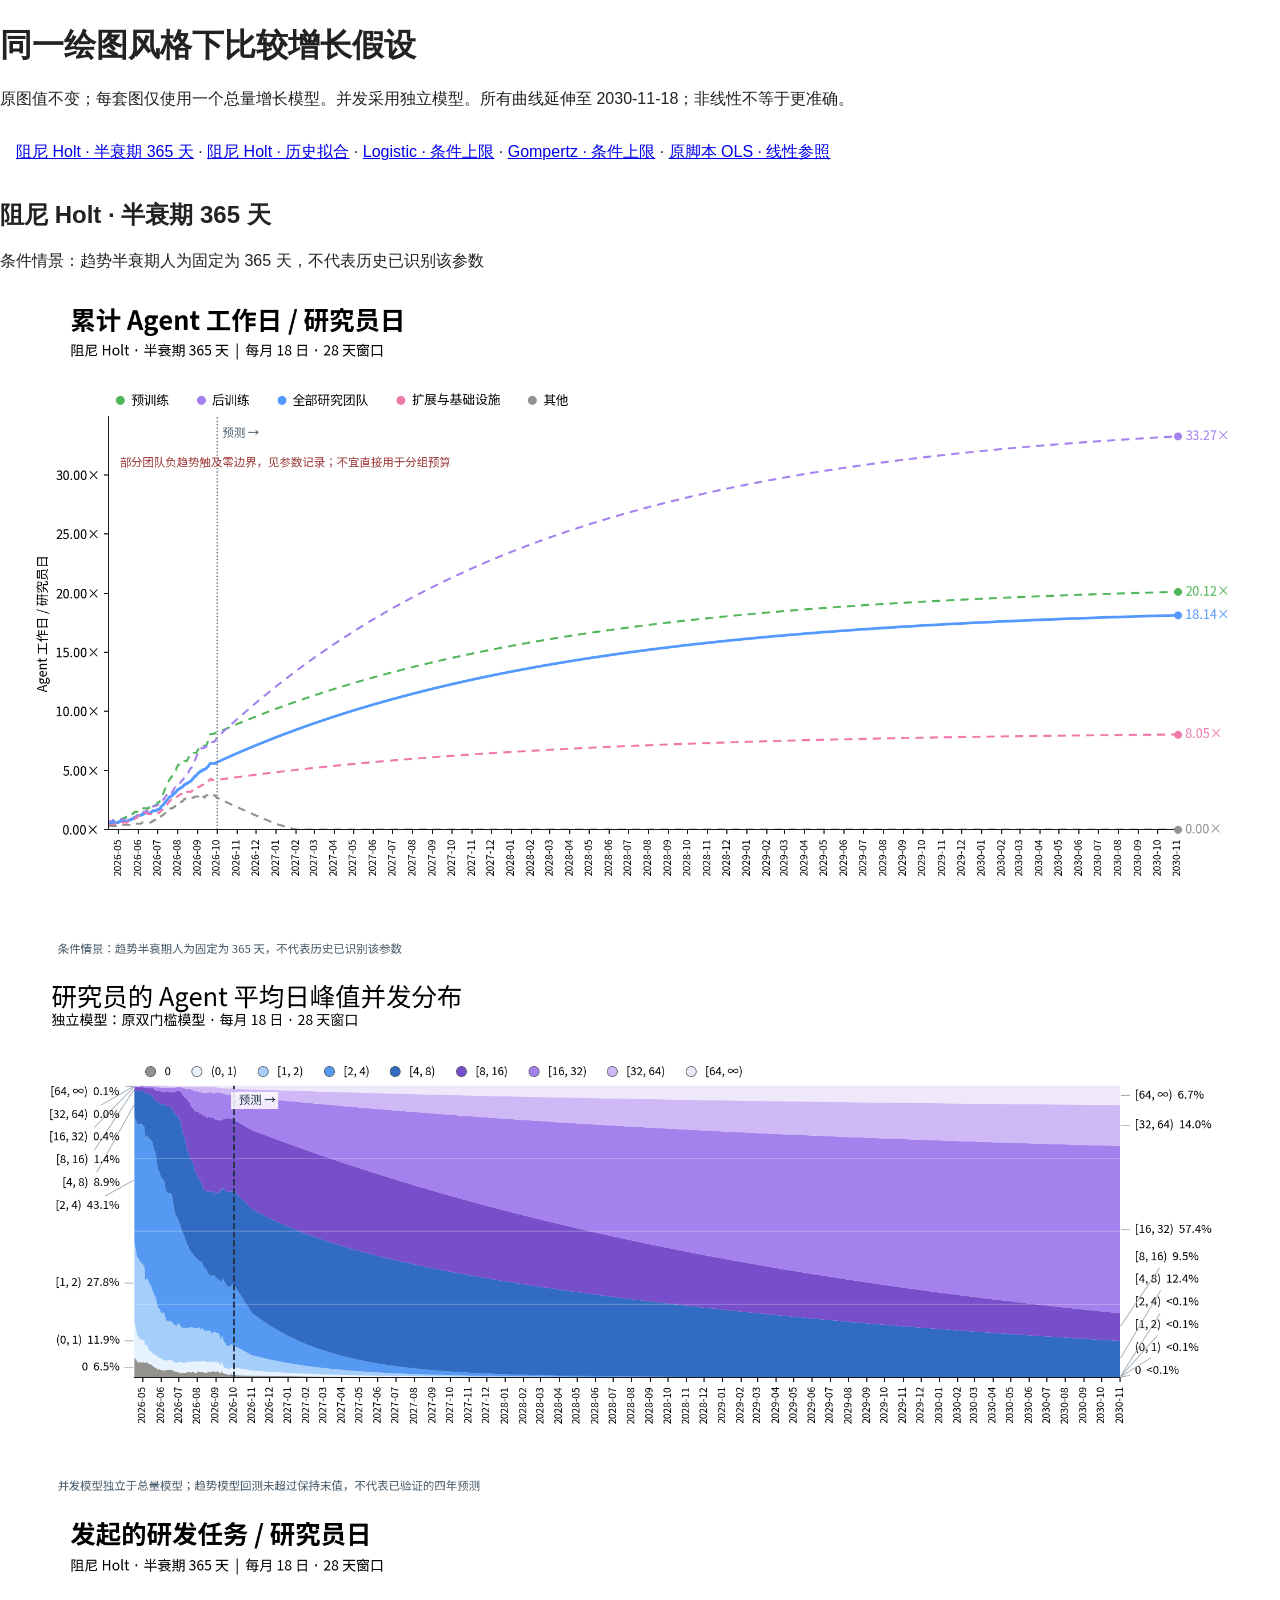
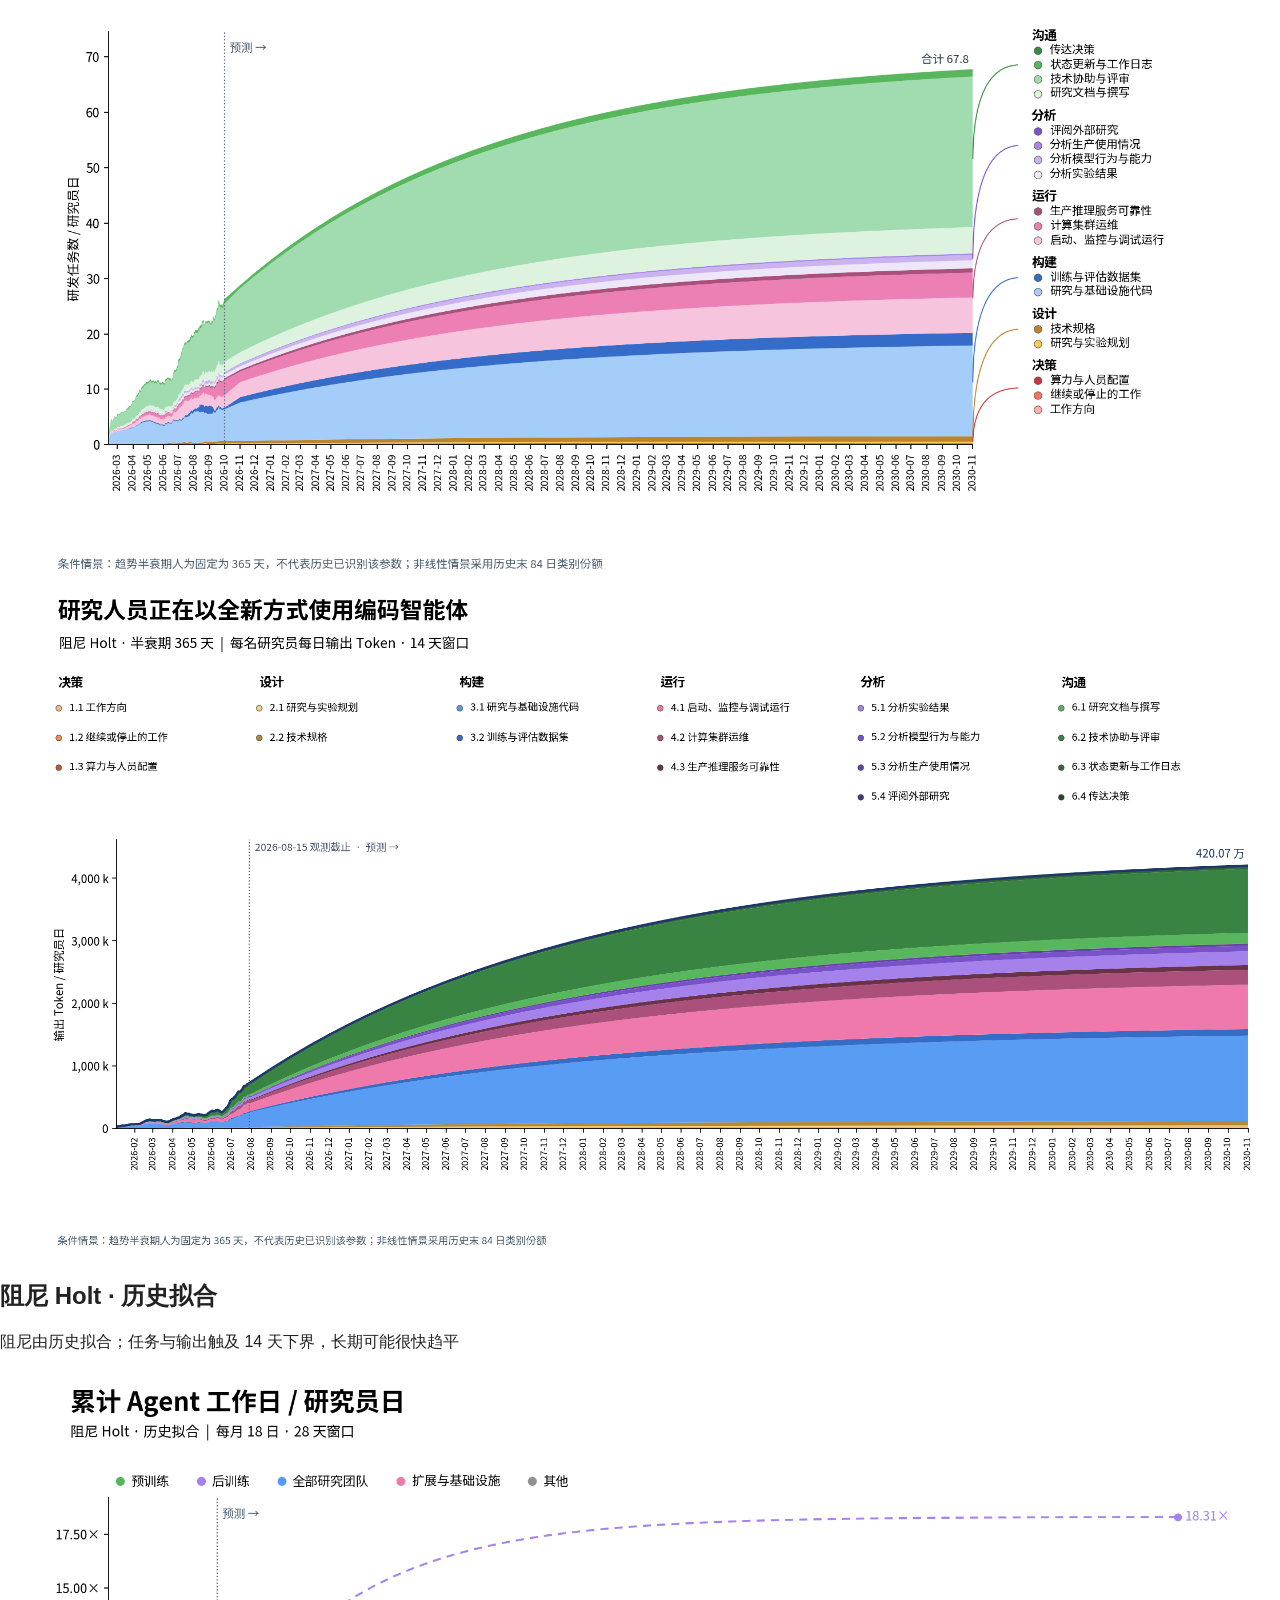
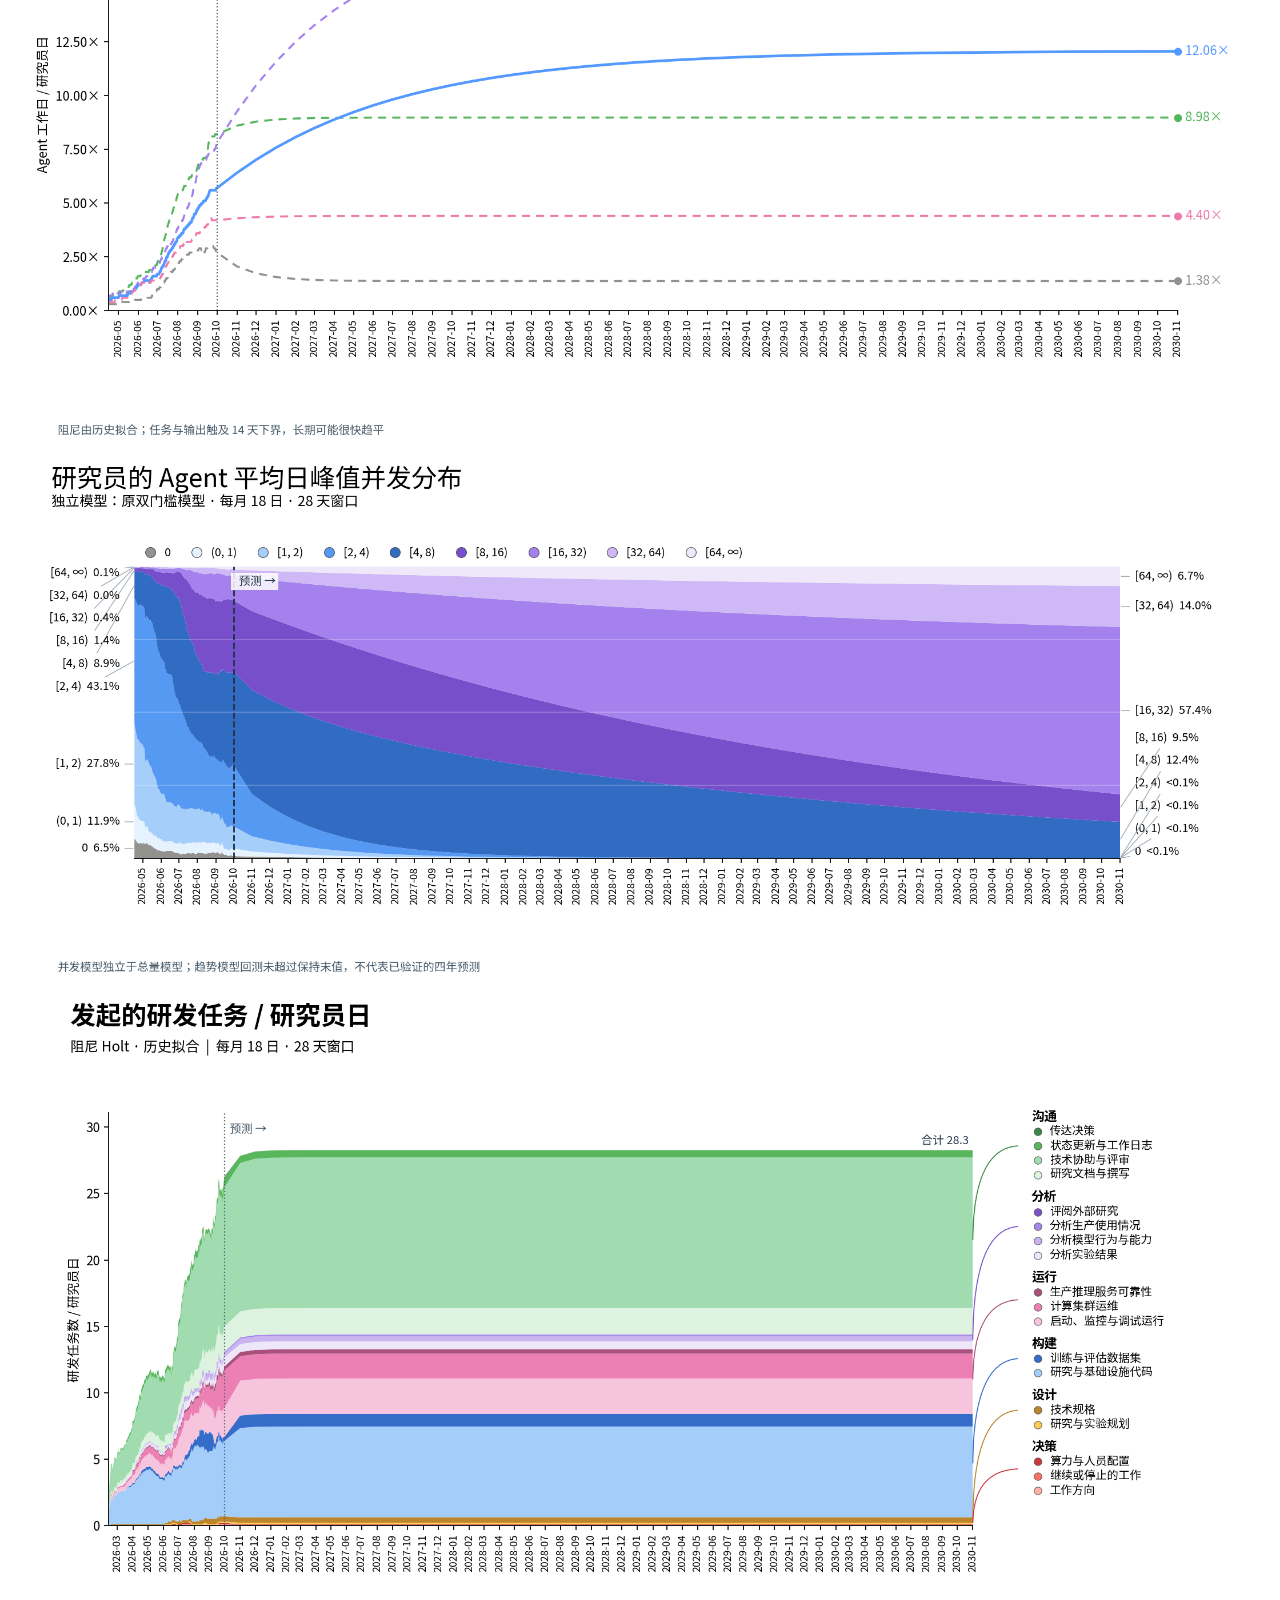
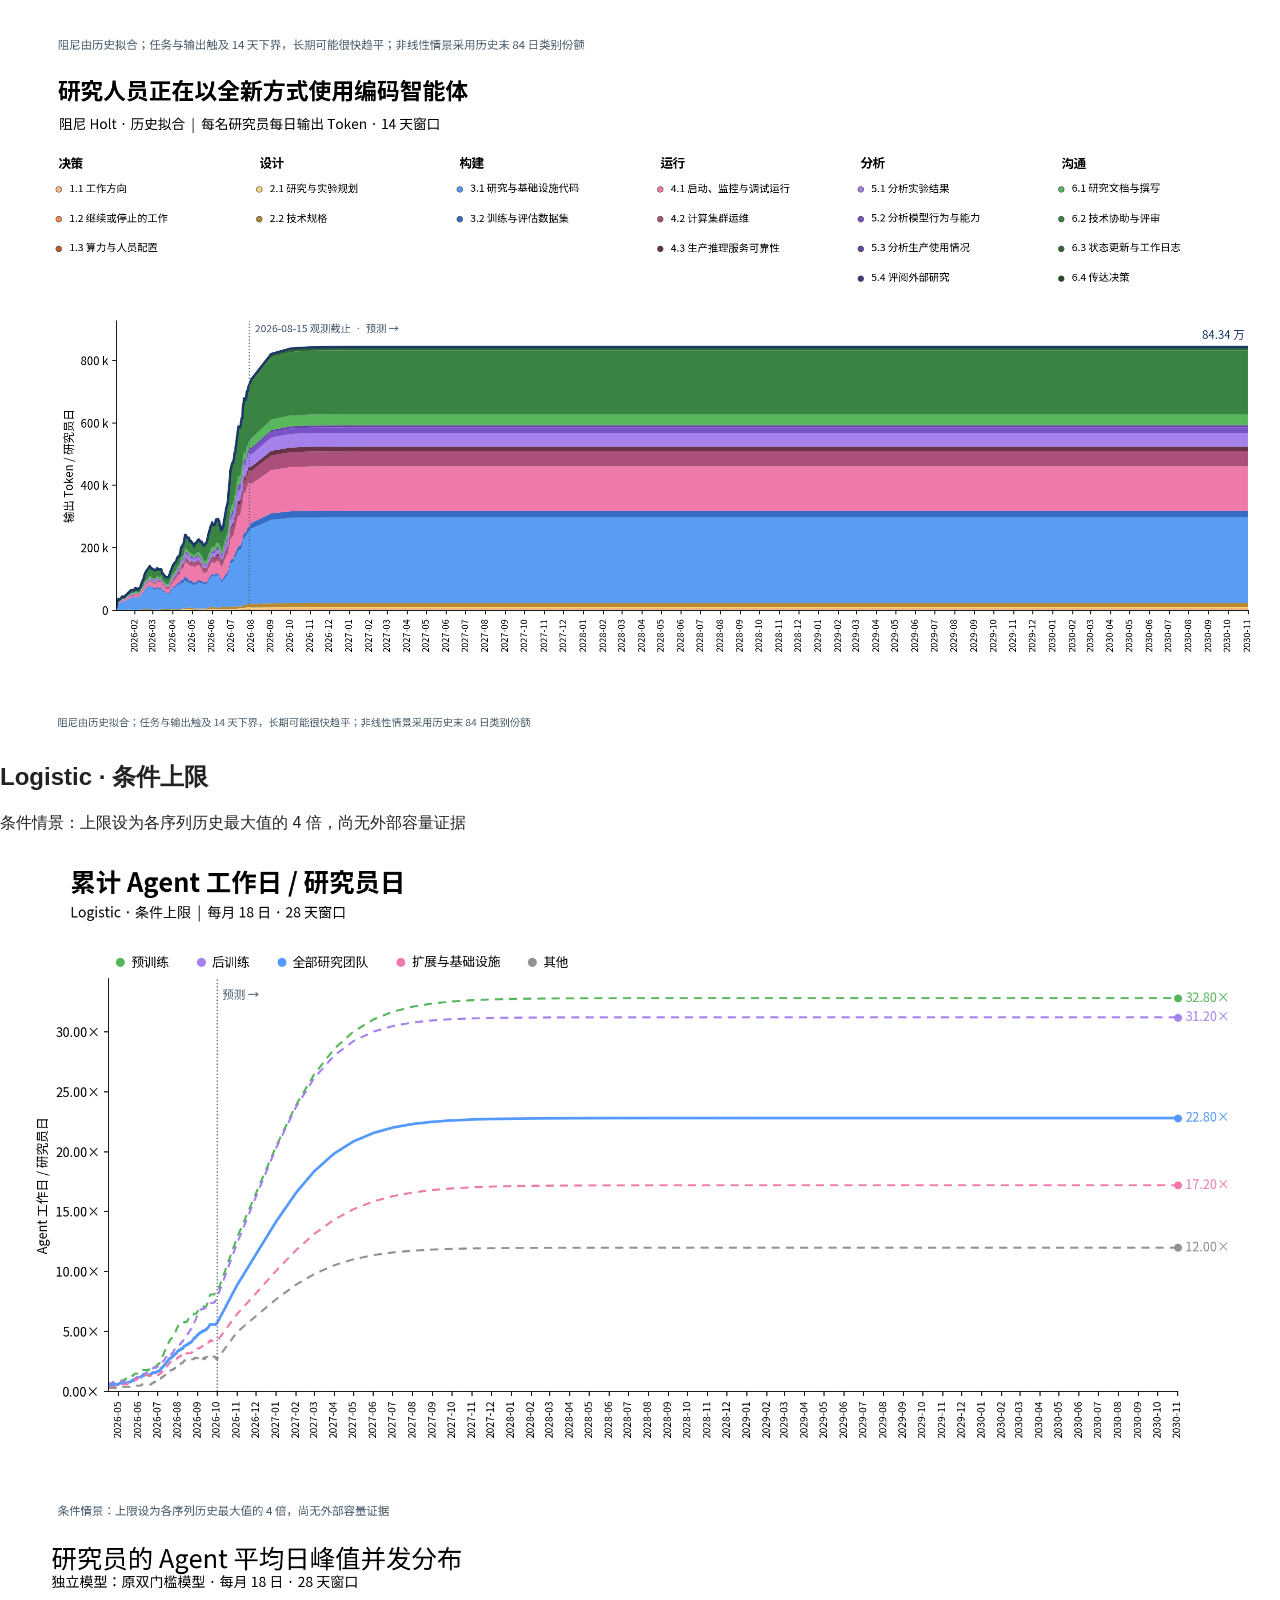
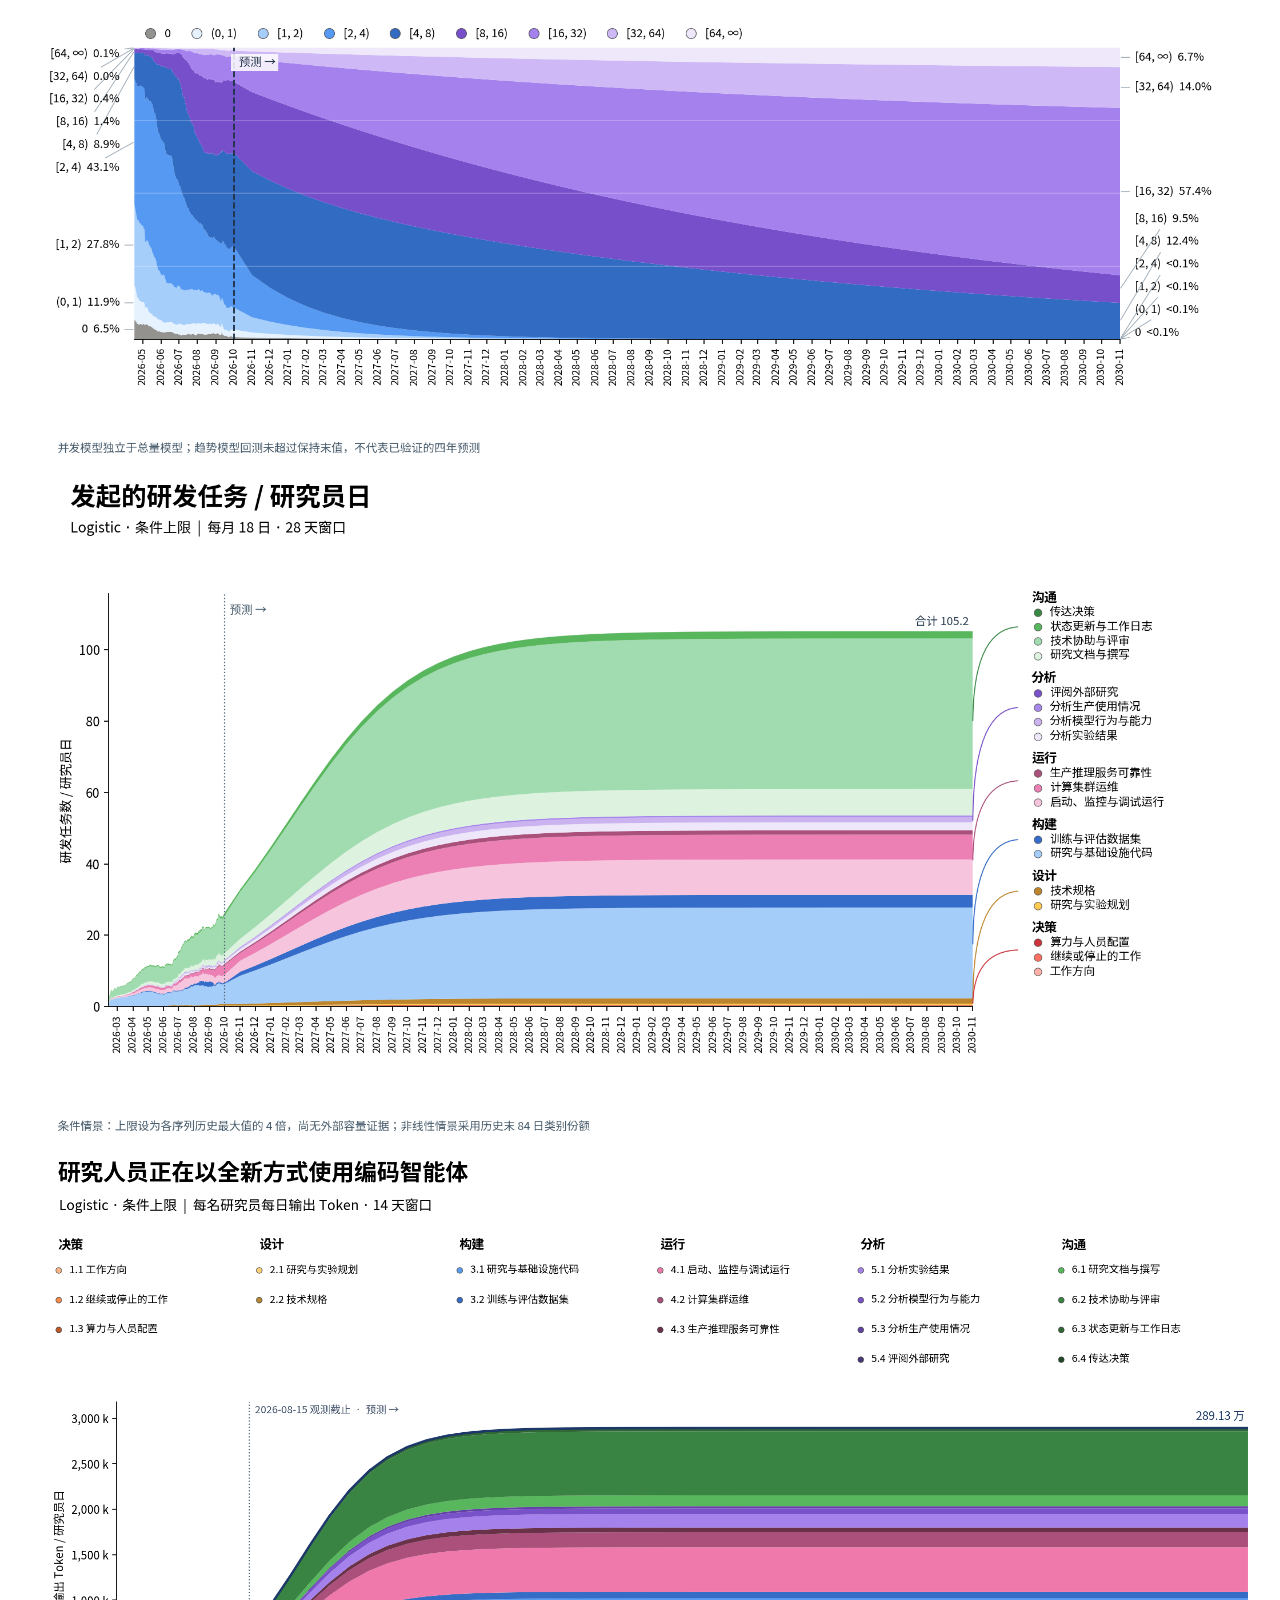
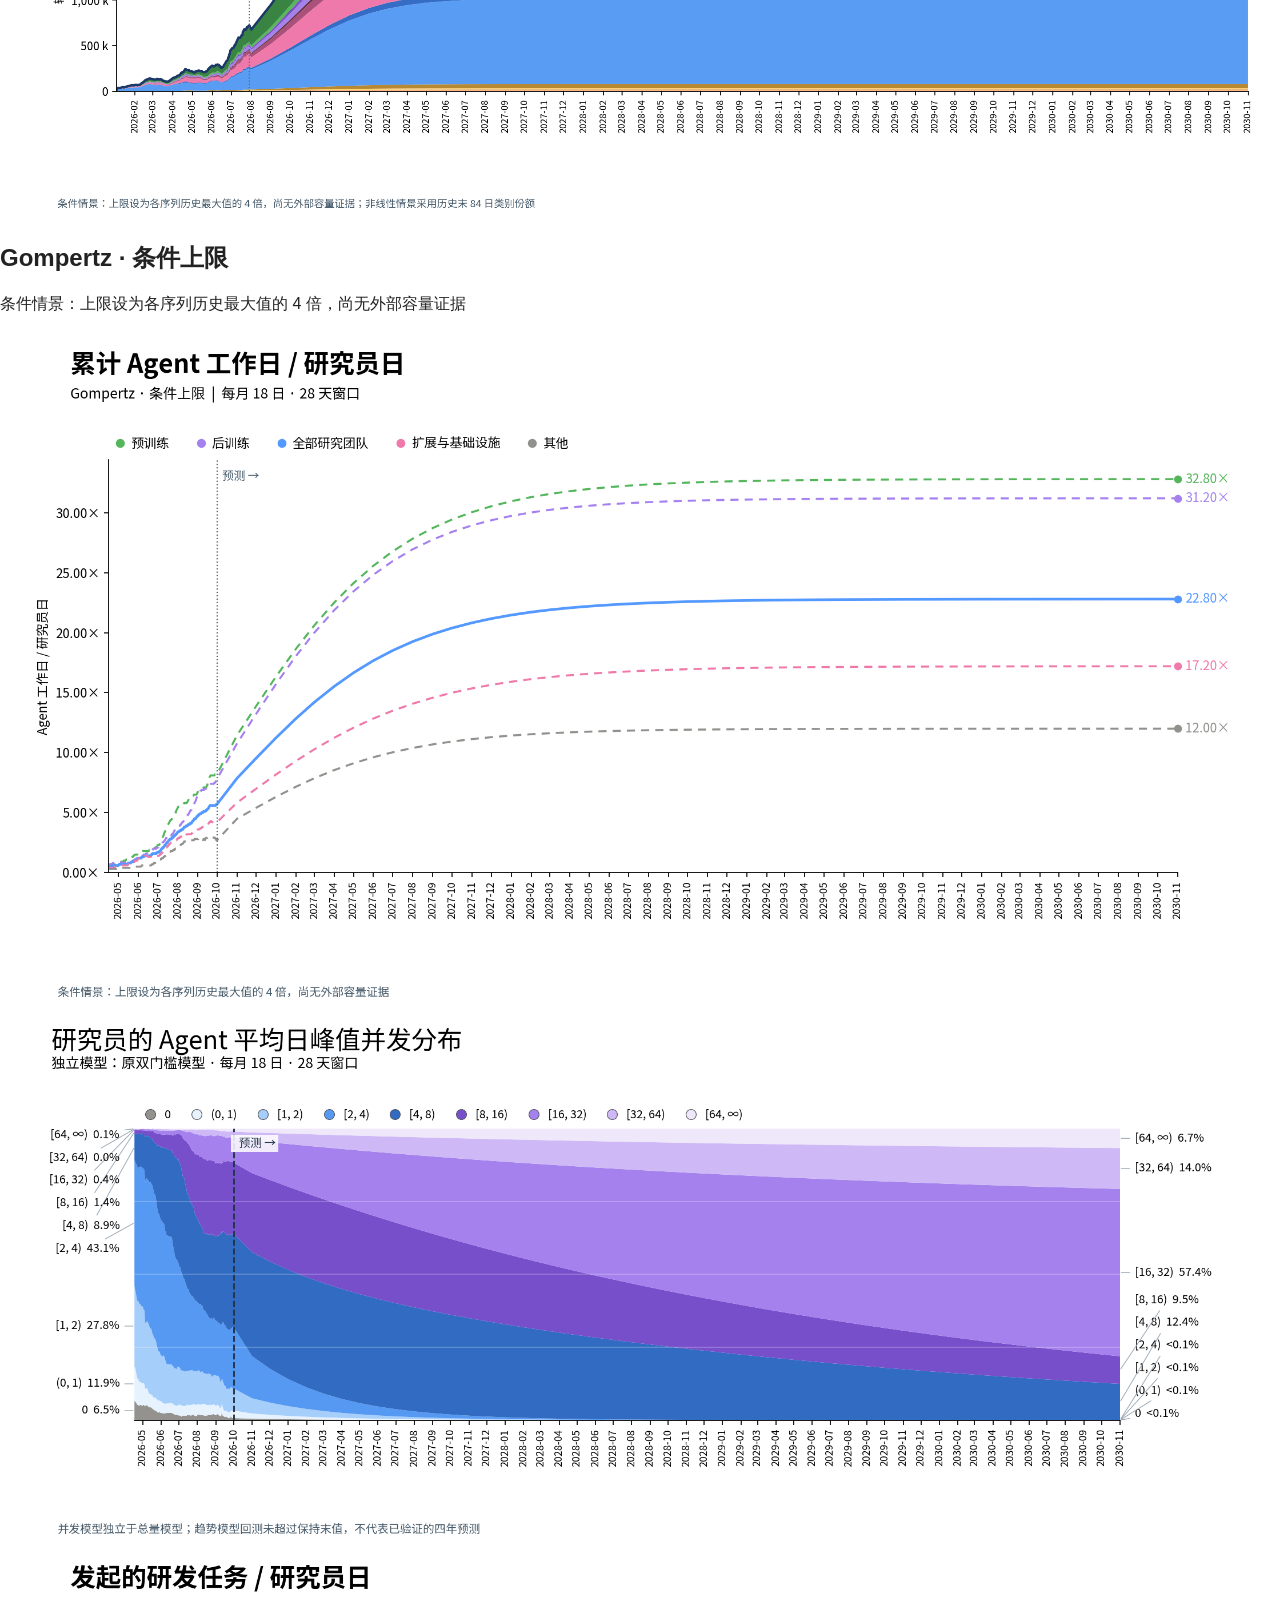
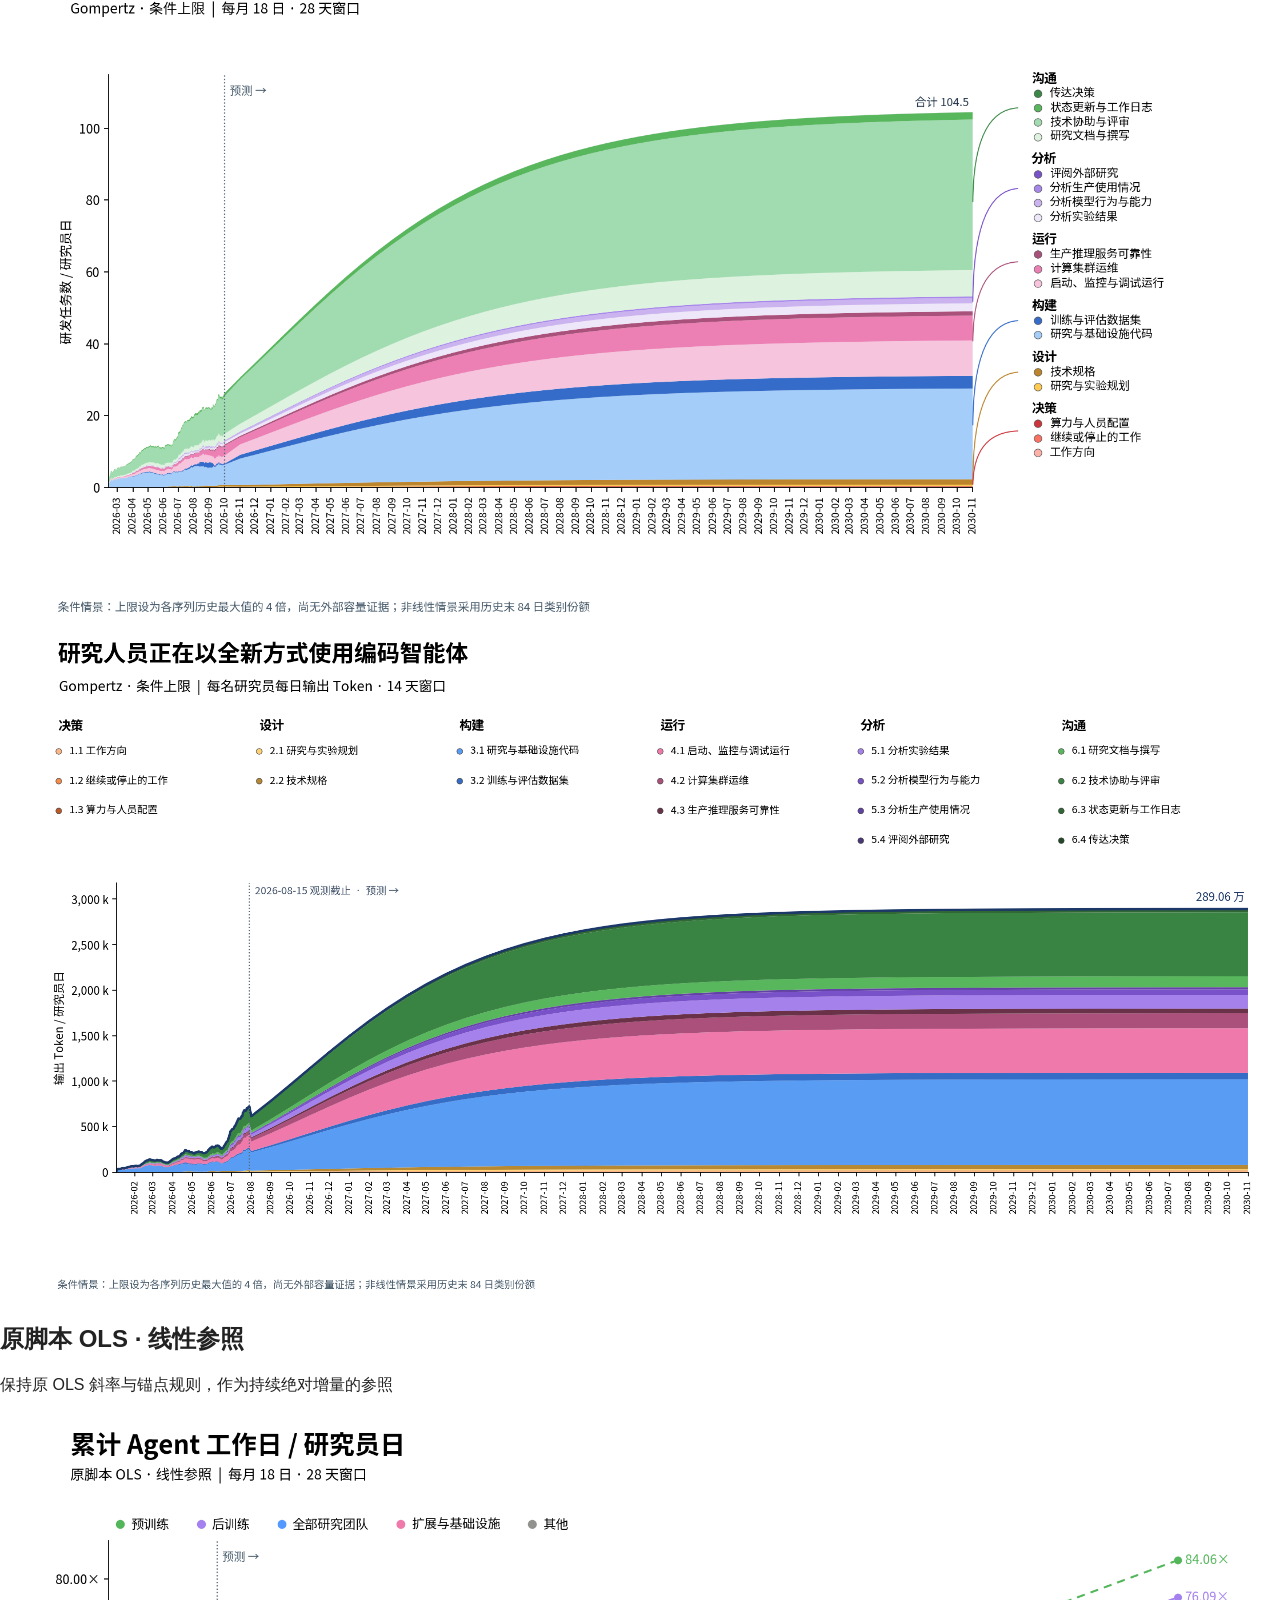
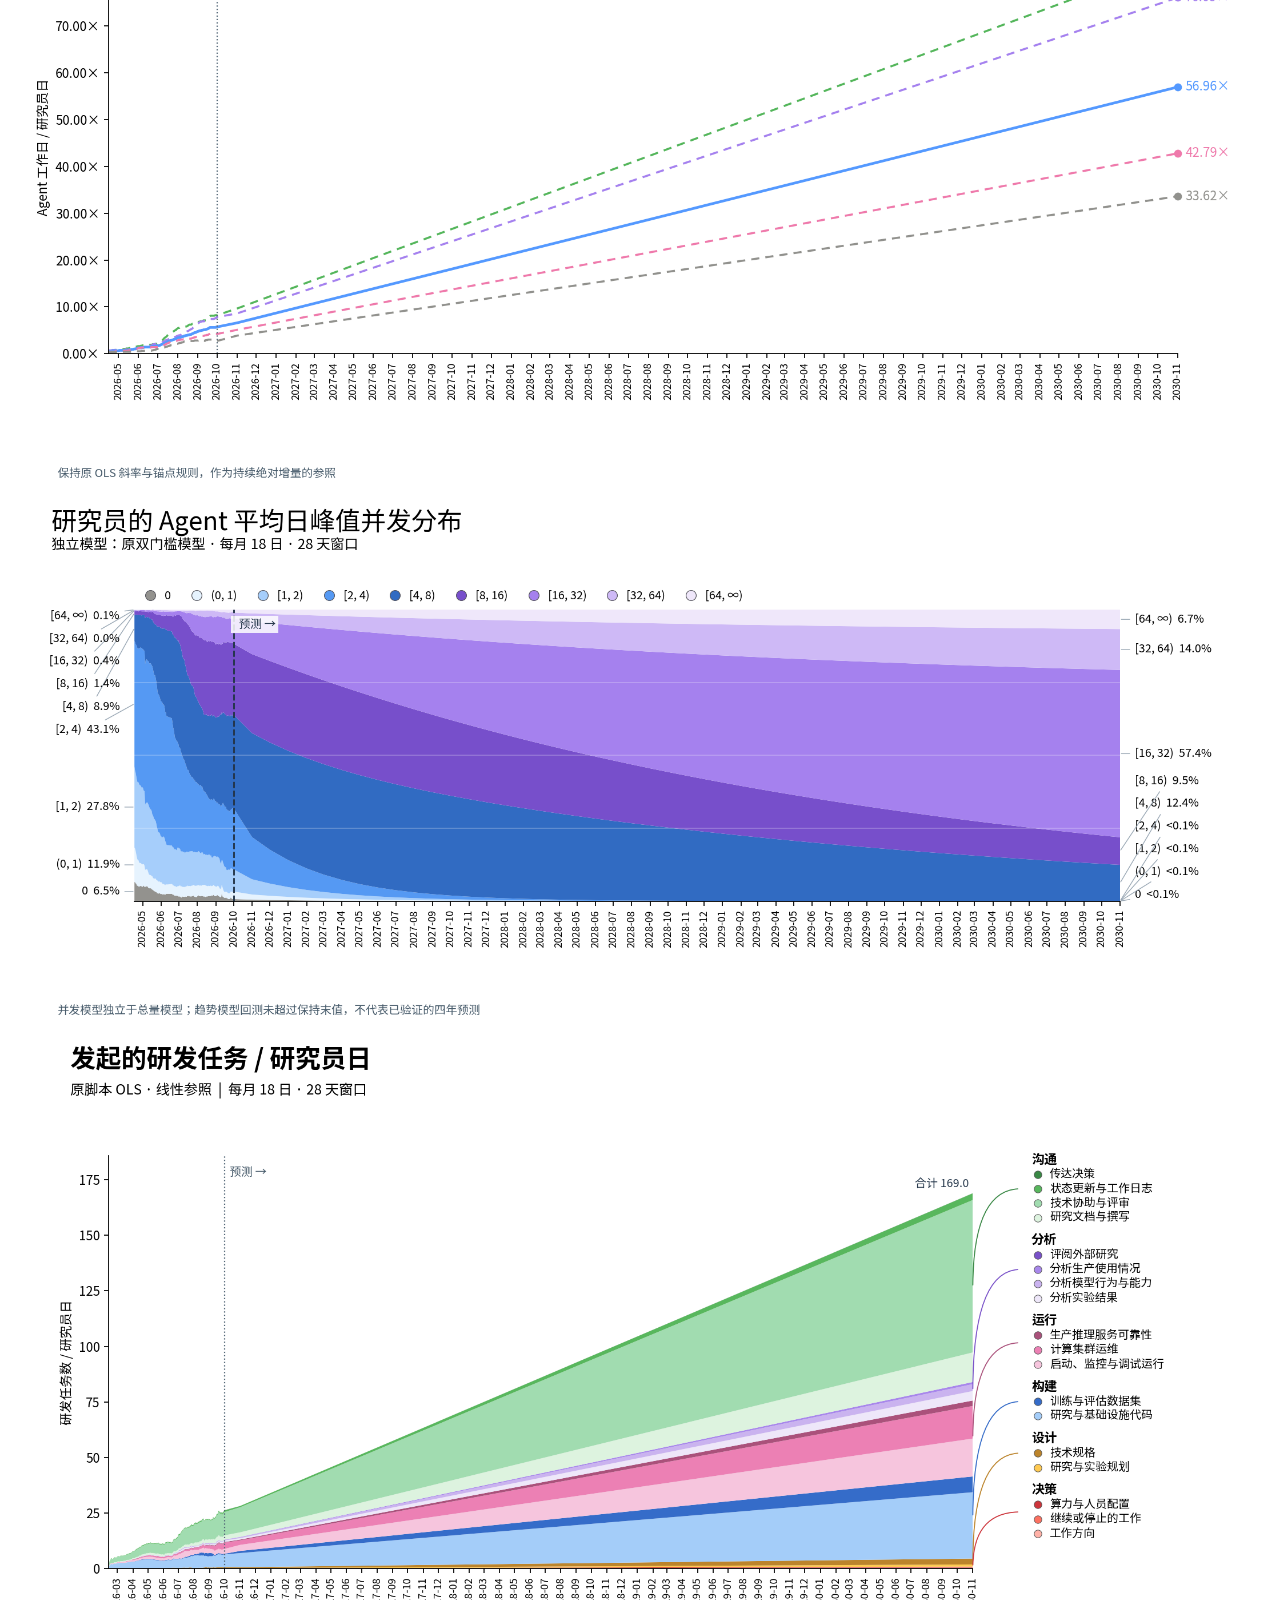
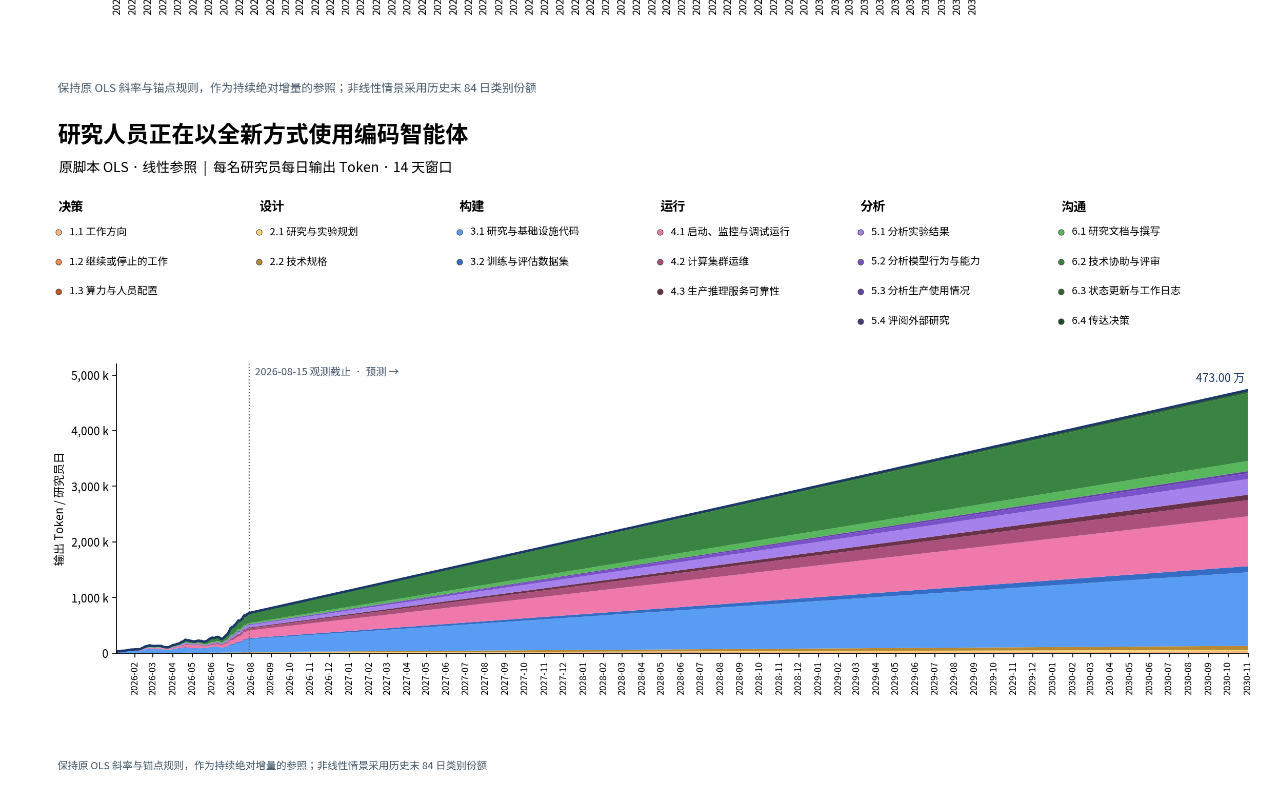
==== analysis/agentic_30t_forecast/workload/trend_models/results/original_style/index.html @ 769f1bb8 "Add workload trend model experiments and preserve original chart styles" ====
<!doctype html><meta charset="utf-8"><title>原风格 · 多模型外推</title><style>body{font-family:sans-serif;max-width:1400px;margin:24px auto;color:#222}img{width:100%}nav{position:sticky;top:0;background:white;padding:16px}section{scroll-margin-top:70px}</style><h1>同一绘图风格下比较增长假设</h1><p>原图值不变；每套图仅使用一个总量增长模型。并发采用独立模型。所有曲线延伸至 2030-11-18；非线性不等于更准确。</p><nav><a href="#damped_holt_hl365">阻尼 Holt · 半衰期 365 天</a> · <a href="#damped_holt">阻尼 Holt · 历史拟合</a> · <a href="#logistic_cap4x">Logistic · 条件上限</a> · <a href="#gompertz_cap4x">Gompertz · 条件上限</a> · <a href="#legacy_ols">原脚本 OLS · 线性参照</a></nav><section id="damped_holt_hl365"><h2>阻尼 Holt · 半衰期 365 天</h2><p>条件情景：趋势半衰期人为固定为 365 天，不代表历史已识别该参数</p><a href="damped_holt_hl365/monthly_workdays.pdf"><img src="damped_holt_hl365/monthly_workdays.png" alt="monthly_workdays"></a><a href="damped_holt_hl365/monthly_concurrency.pdf"><img src="damped_holt_hl365/monthly_concurrency.png" alt="monthly_concurrency"></a><a href="damped_holt_hl365/monthly_tasks.pdf"><img src="damped_holt_hl365/monthly_tasks.png" alt="monthly_tasks"></a><a href="damped_holt_hl365/monthly_output_tokens.pdf"><img src="damped_holt_hl365/monthly_output_tokens.png" alt="monthly_output_tokens"></a></section><section id="damped_holt"><h2>阻尼 Holt · 历史拟合</h2><p>阻尼由历史拟合；任务与输出触及 14 天下界，长期可能很快趋平</p><a href="damped_holt/monthly_workdays.pdf"><img src="damped_holt/monthly_workdays.png" alt="monthly_workdays"></a><a href="damped_holt/monthly_concurrency.pdf"><img src="damped_holt/monthly_concurrency.png" alt="monthly_concurrency"></a><a href="damped_holt/monthly_tasks.pdf"><img src="damped_holt/monthly_tasks.png" alt="monthly_tasks"></a><a href="damped_holt/monthly_output_tokens.pdf"><img src="damped_holt/monthly_output_tokens.png" alt="monthly_output_tokens"></a></section><section id="logistic_cap4x"><h2>Logistic · 条件上限</h2><p>条件情景：上限设为各序列历史最大值的 4 倍，尚无外部容量证据</p><a href="logistic_cap4x/monthly_workdays.pdf"><img src="logistic_cap4x/monthly_workdays.png" alt="monthly_workdays"></a><a href="logistic_cap4x/monthly_concurrency.pdf"><img src="logistic_cap4x/monthly_concurrency.png" alt="monthly_concurrency"></a><a href="logistic_cap4x/monthly_tasks.pdf"><img src="logistic_cap4x/monthly_tasks.png" alt="monthly_tasks"></a><a href="logistic_cap4x/monthly_output_tokens.pdf"><img src="logistic_cap4x/monthly_output_tokens.png" alt="monthly_output_tokens"></a></section><section id="gompertz_cap4x"><h2>Gompertz · 条件上限</h2><p>条件情景：上限设为各序列历史最大值的 4 倍，尚无外部容量证据</p><a href="gompertz_cap4x/monthly_workdays.pdf"><img src="gompertz_cap4x/monthly_workdays.png" alt="monthly_workdays"></a><a href="gompertz_cap4x/monthly_concurrency.pdf"><img src="gompertz_cap4x/monthly_concurrency.png" alt="monthly_concurrency"></a><a href="gompertz_cap4x/monthly_tasks.pdf"><img src="gompertz_cap4x/monthly_tasks.png" alt="monthly_tasks"></a><a href="gompertz_cap4x/monthly_output_tokens.pdf"><img src="gompertz_cap4x/monthly_output_tokens.png" alt="monthly_output_tokens"></a></section><section id="legacy_ols"><h2>原脚本 OLS · 线性参照</h2><p>保持原 OLS 斜率与锚点规则，作为持续绝对增量的参照</p><a href="legacy_ols/monthly_workdays.pdf"><img src="legacy_ols/monthly_workdays.png" alt="monthly_workdays"></a><a href="legacy_ols/monthly_concurrency.pdf"><img src="legacy_ols/monthly_concurrency.png" alt="monthly_concurrency"></a><a href="legacy_ols/monthly_tasks.pdf"><img src="legacy_ols/monthly_tasks.png" alt="monthly_tasks"></a><a href="legacy_ols/monthly_output_tokens.pdf"><img src="legacy_ols/monthly_output_tokens.png" alt="monthly_output_tokens"></a></section>
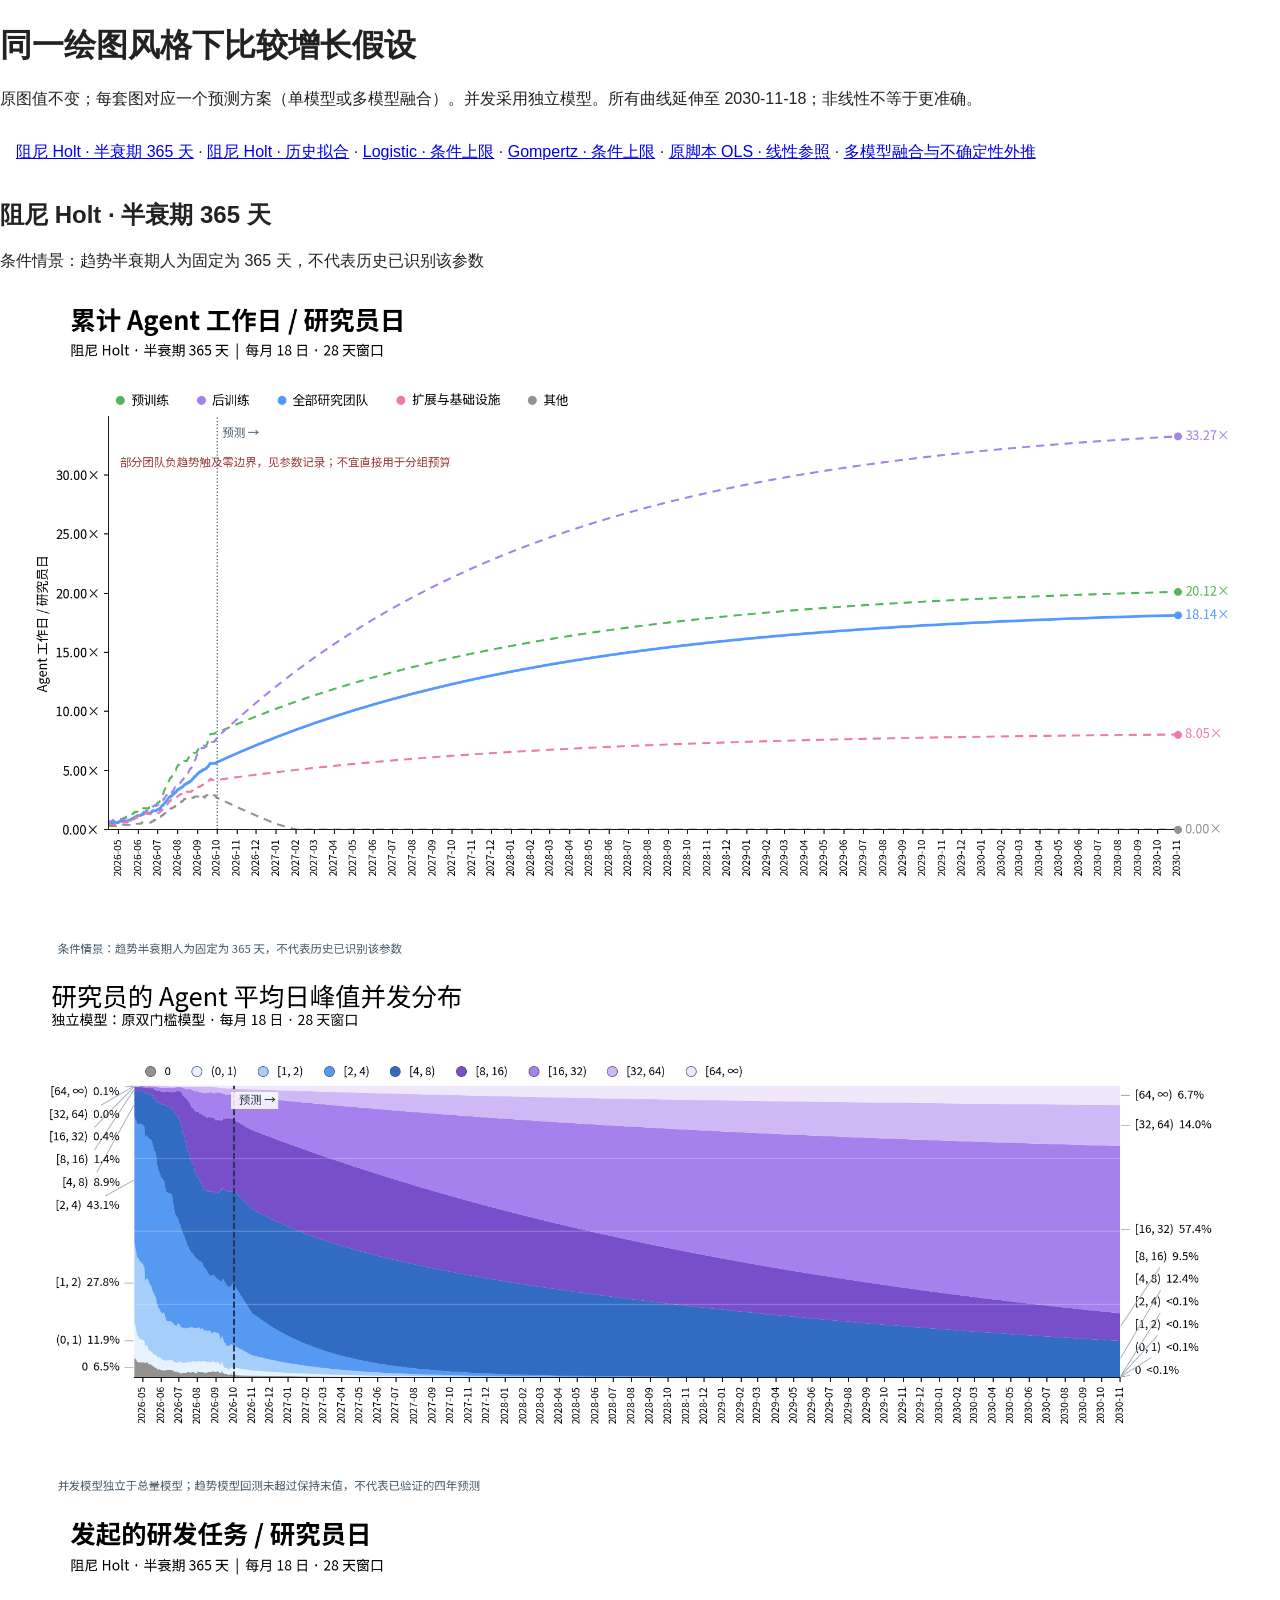
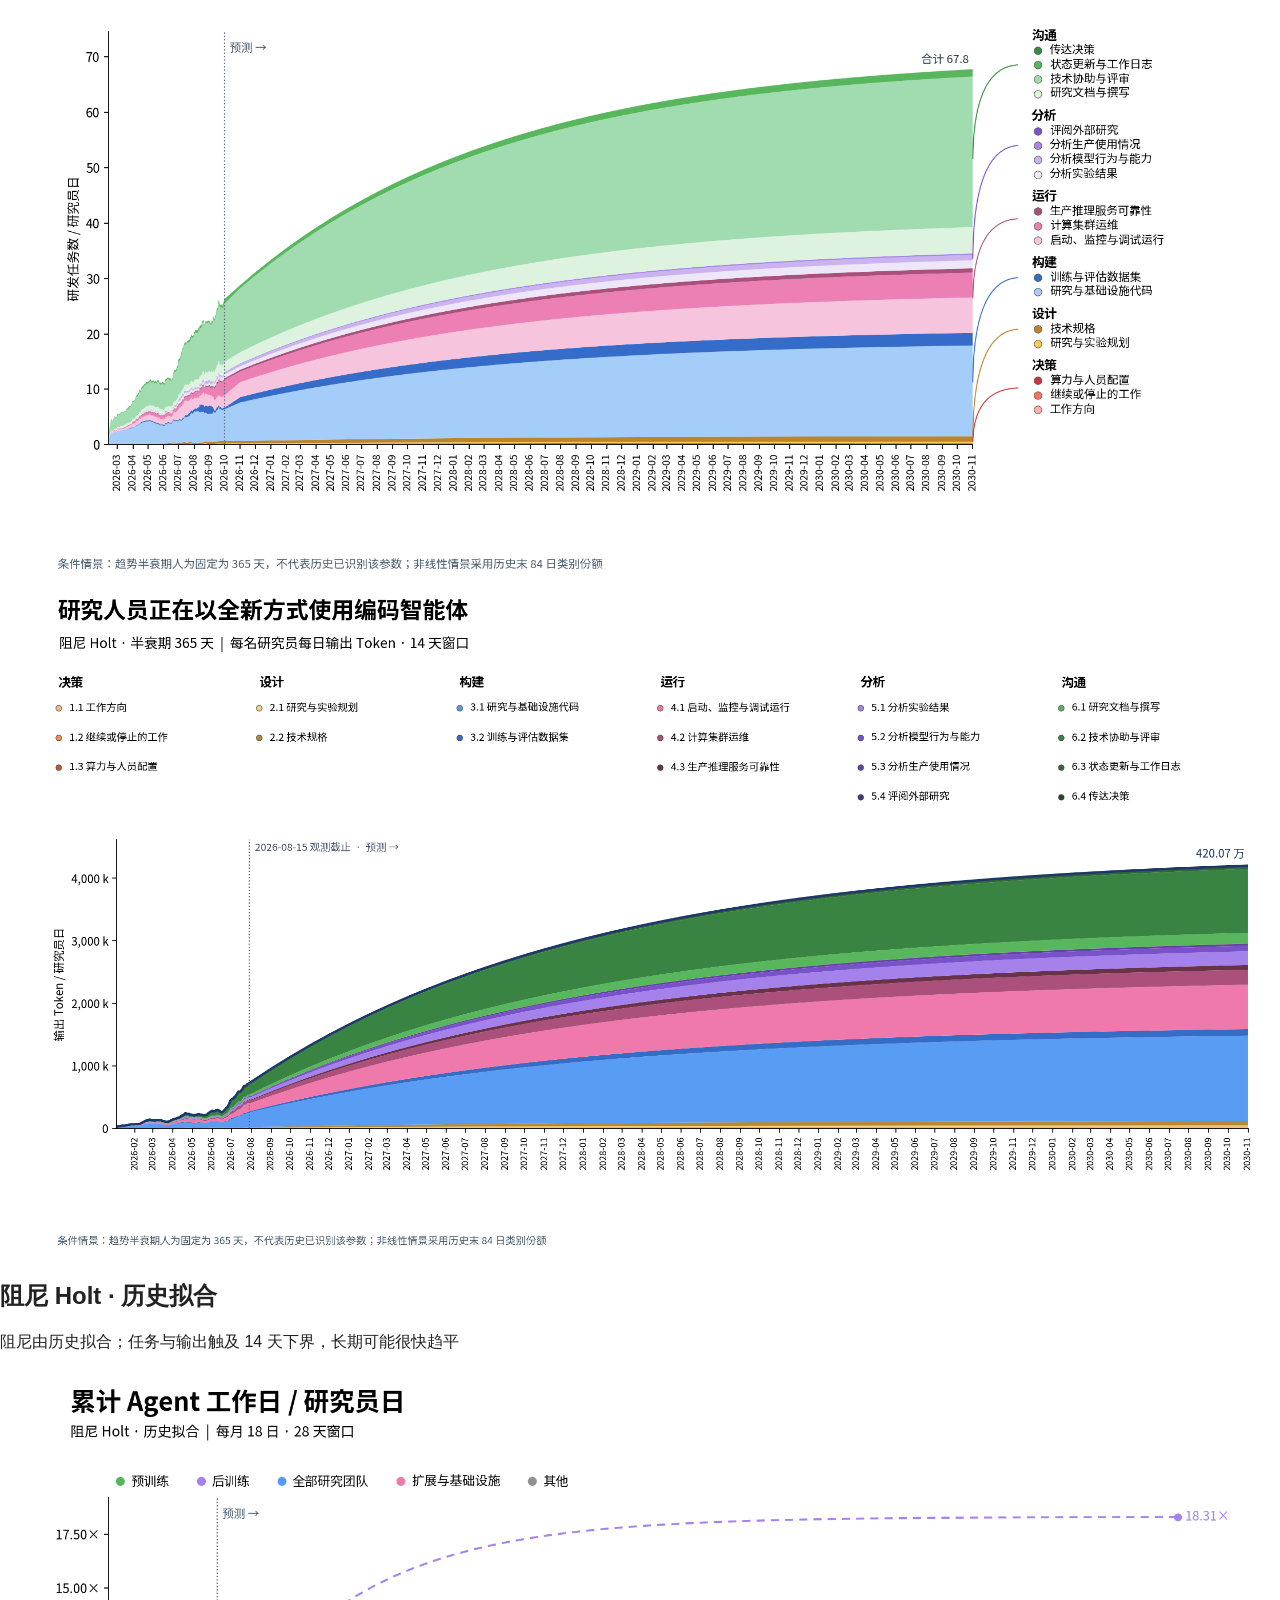
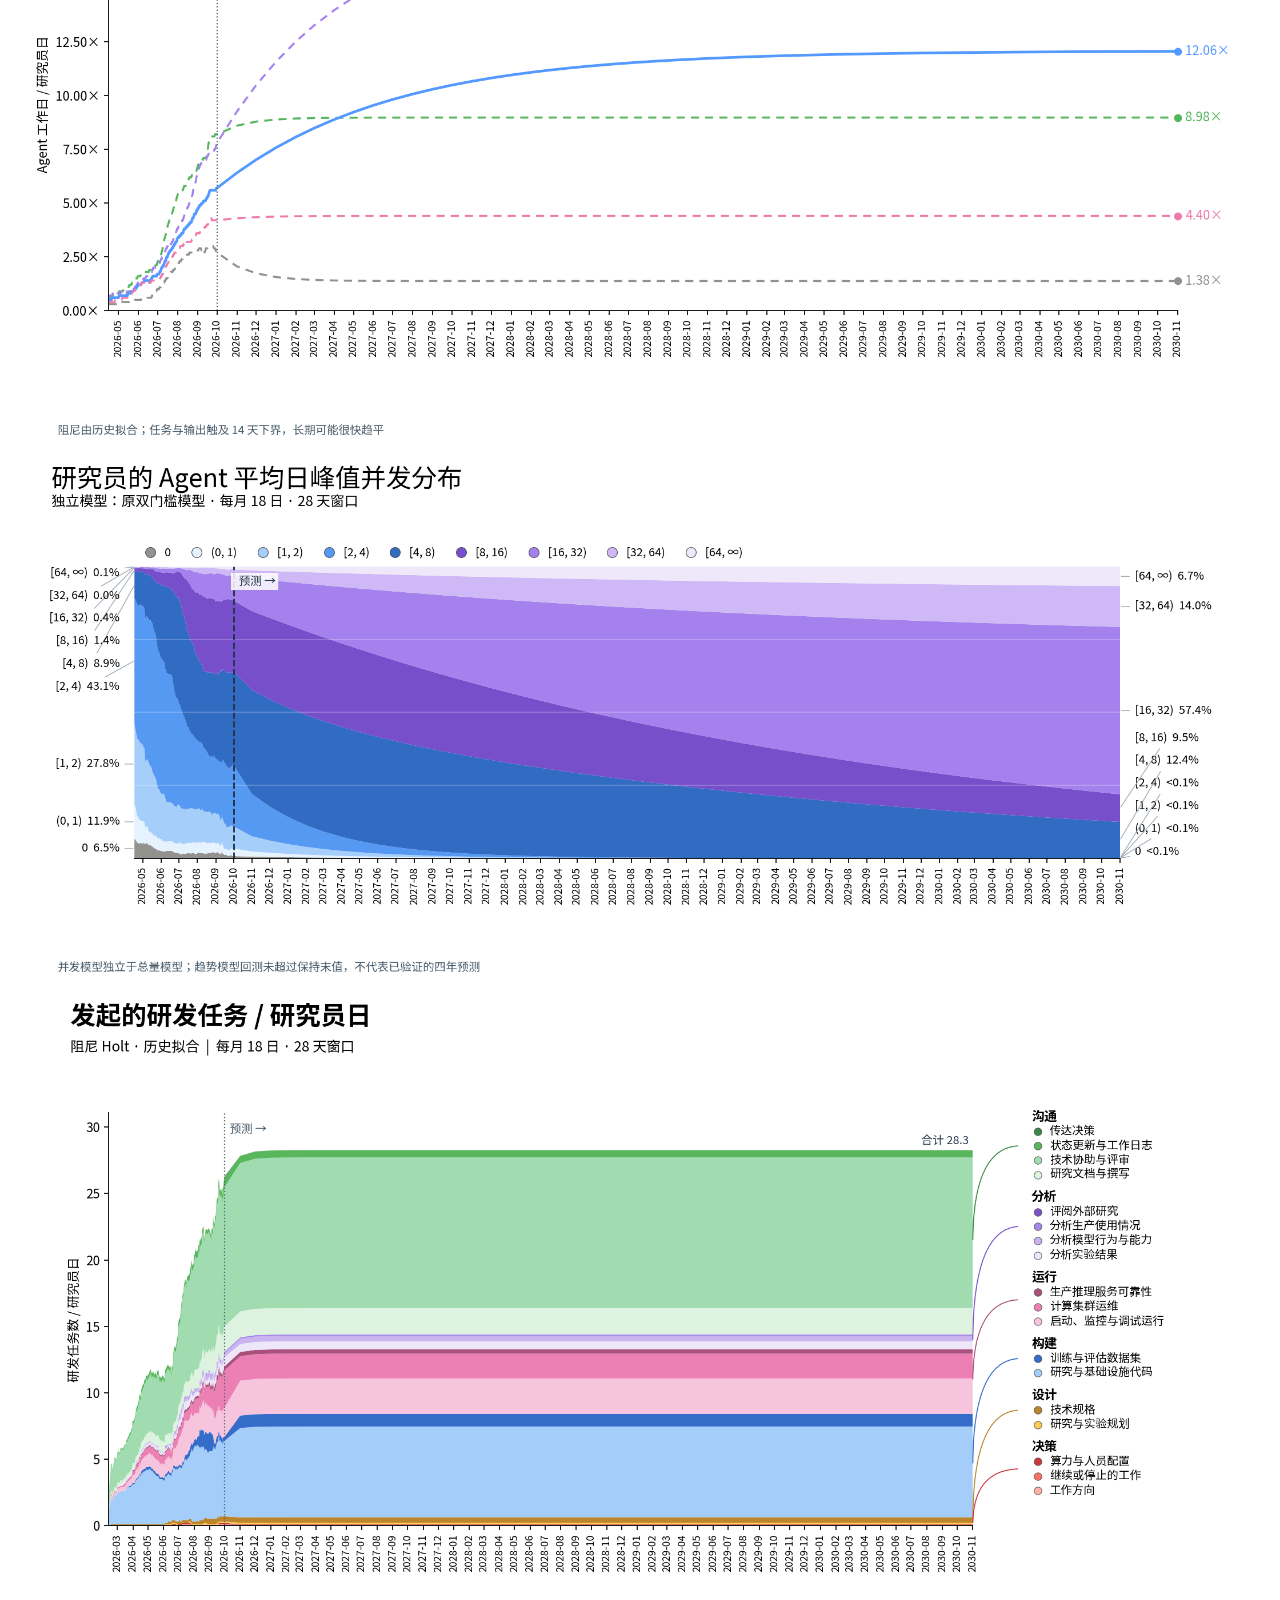
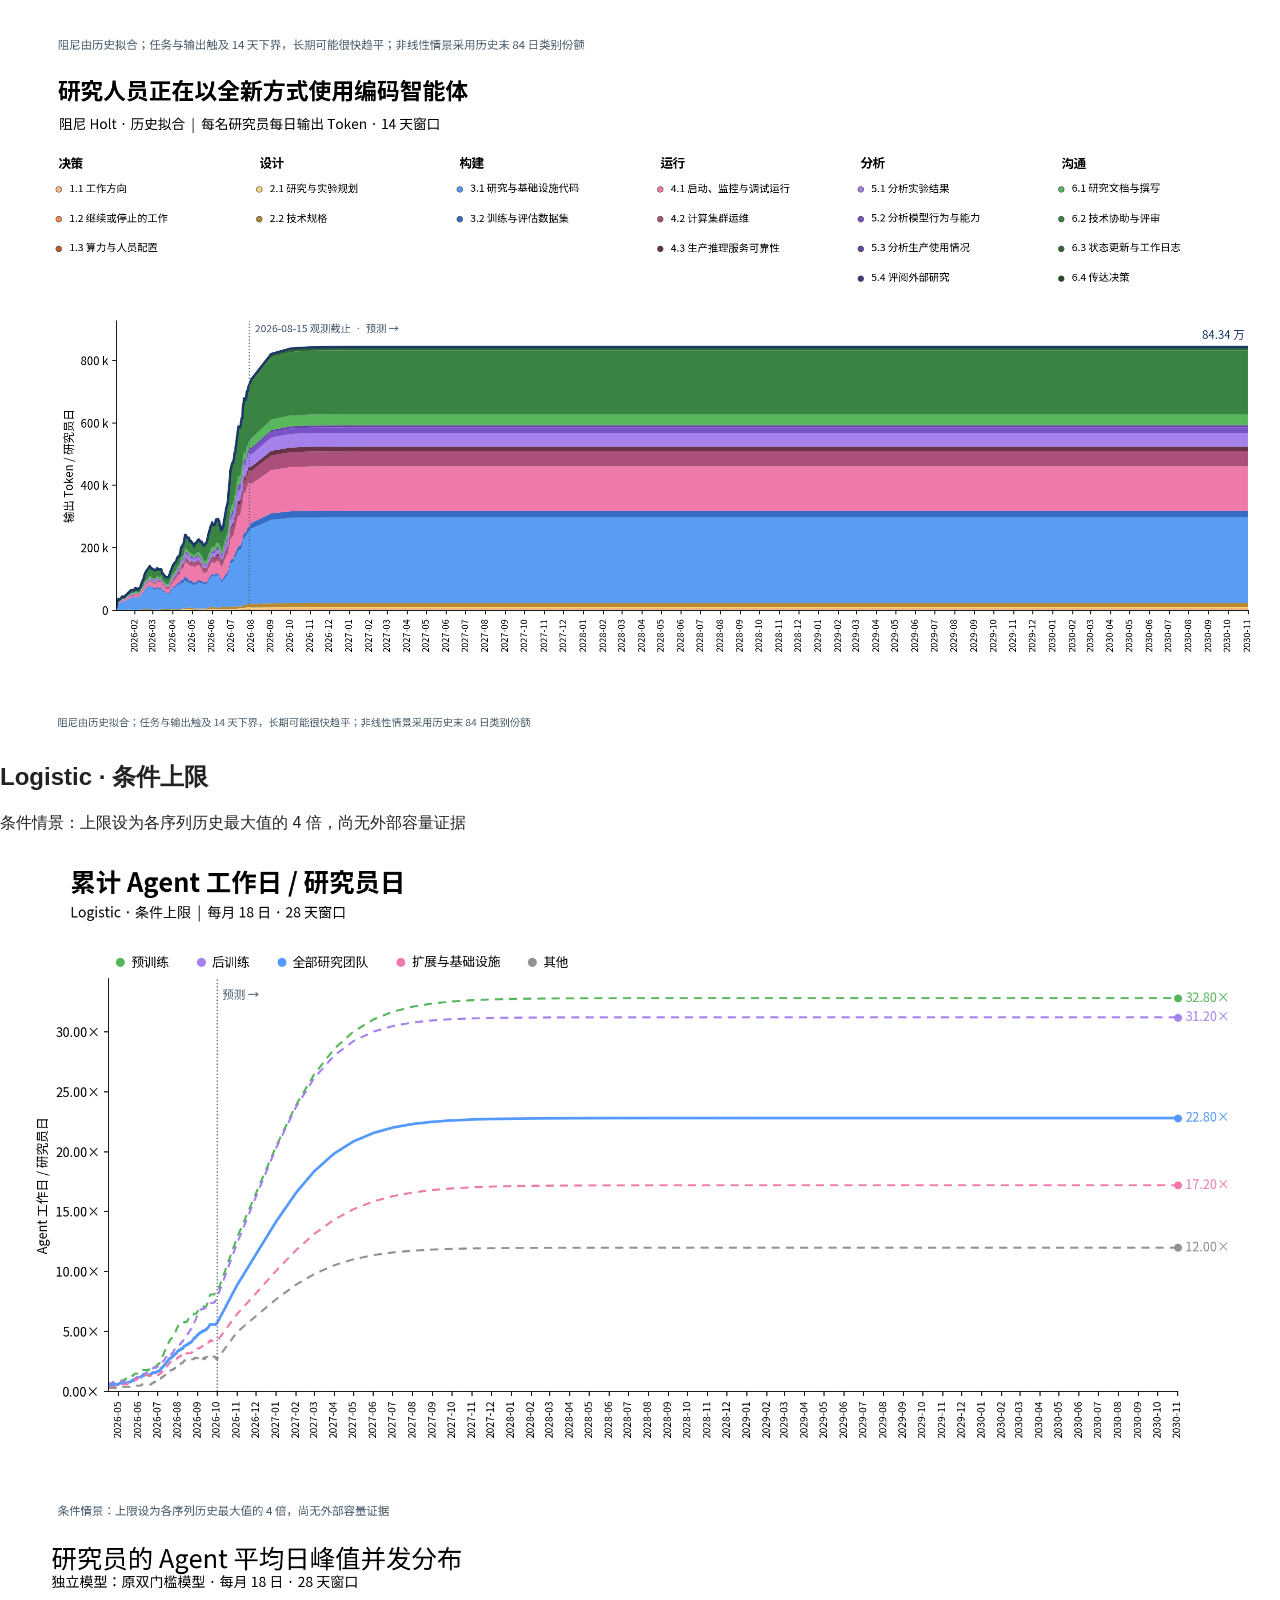
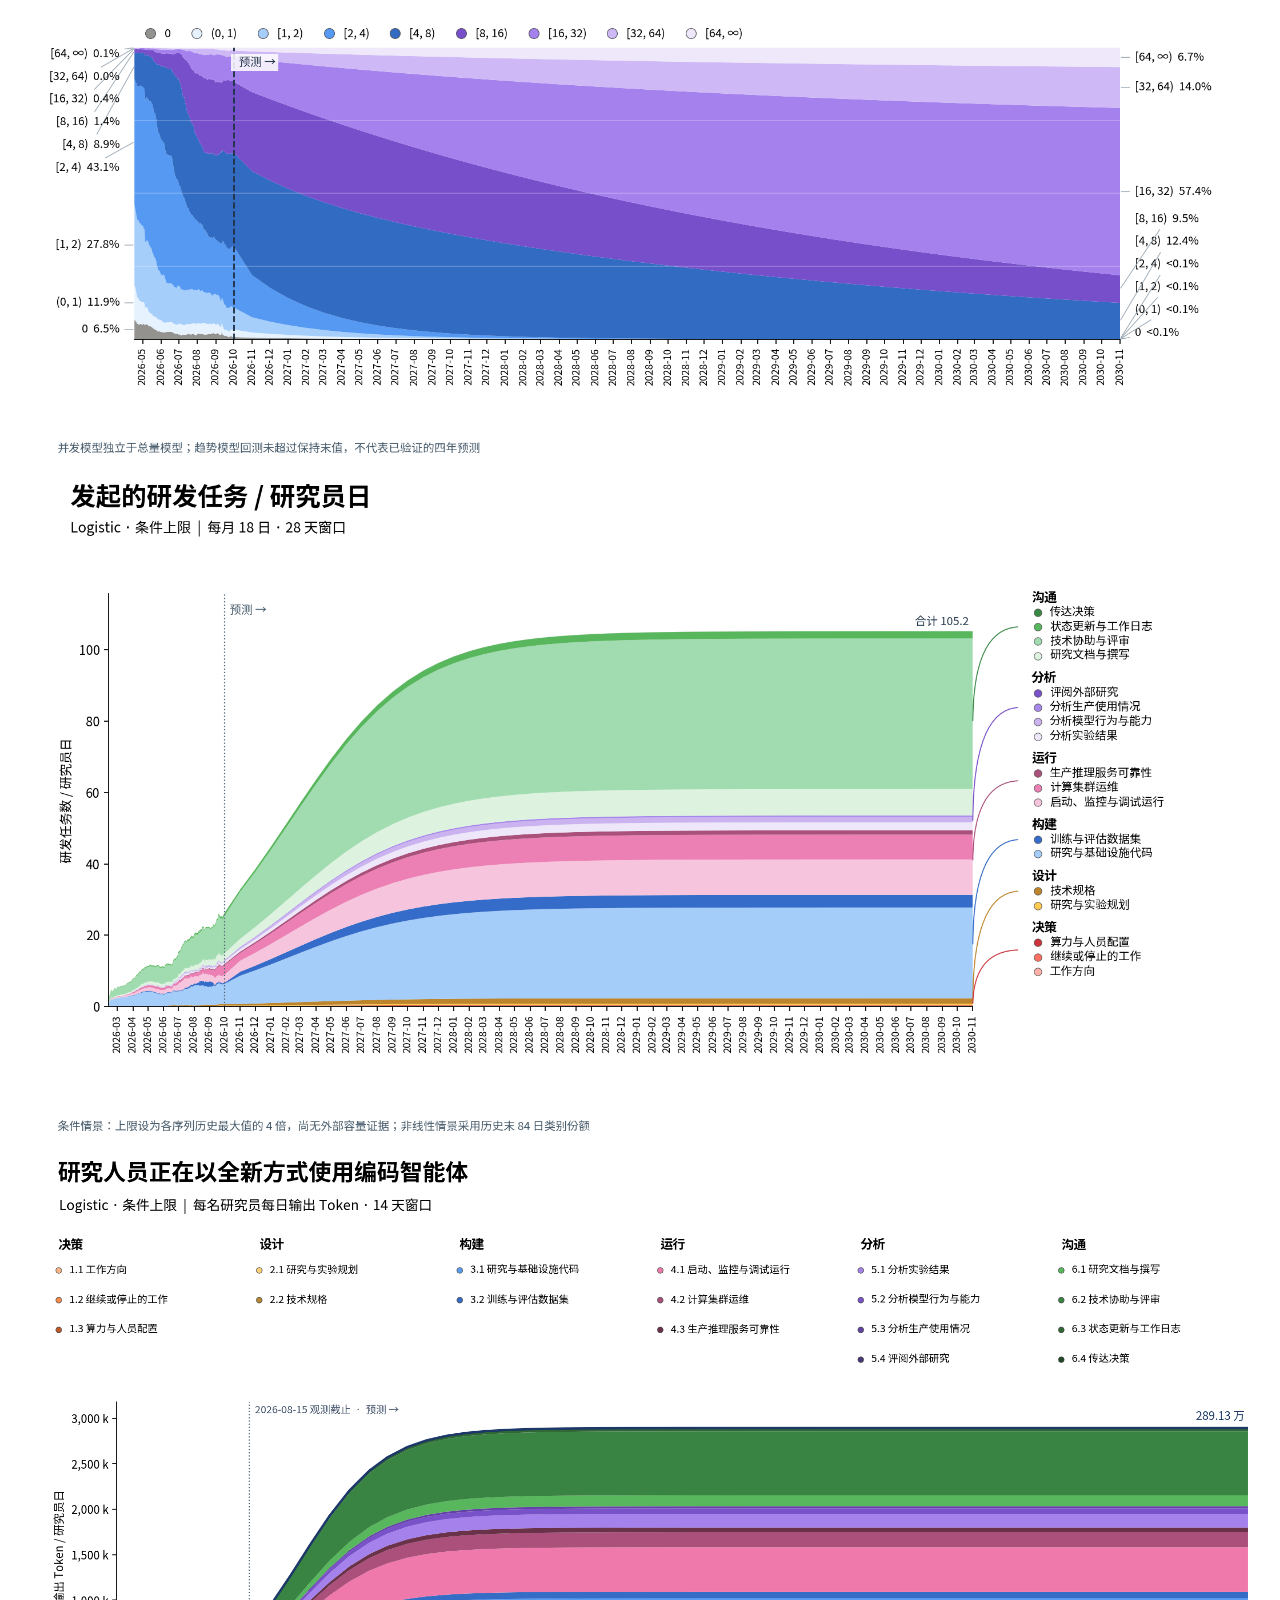
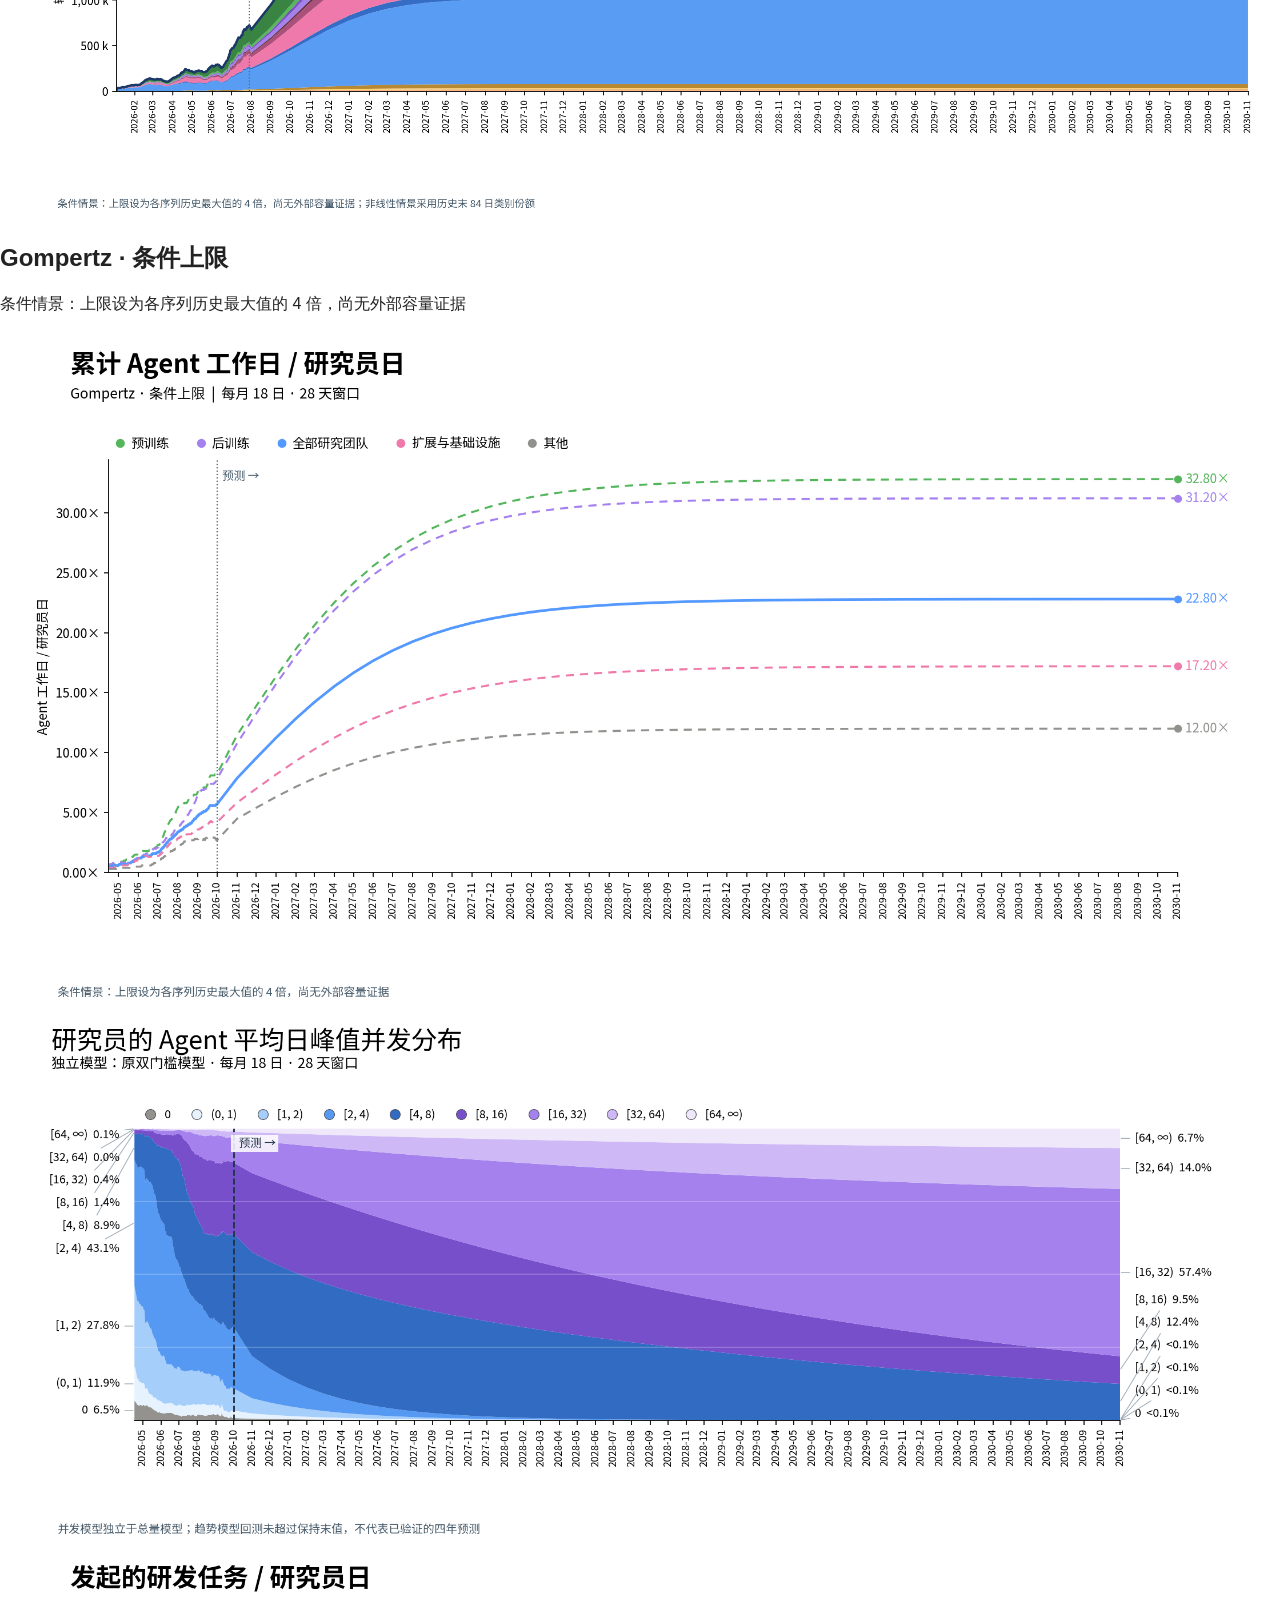
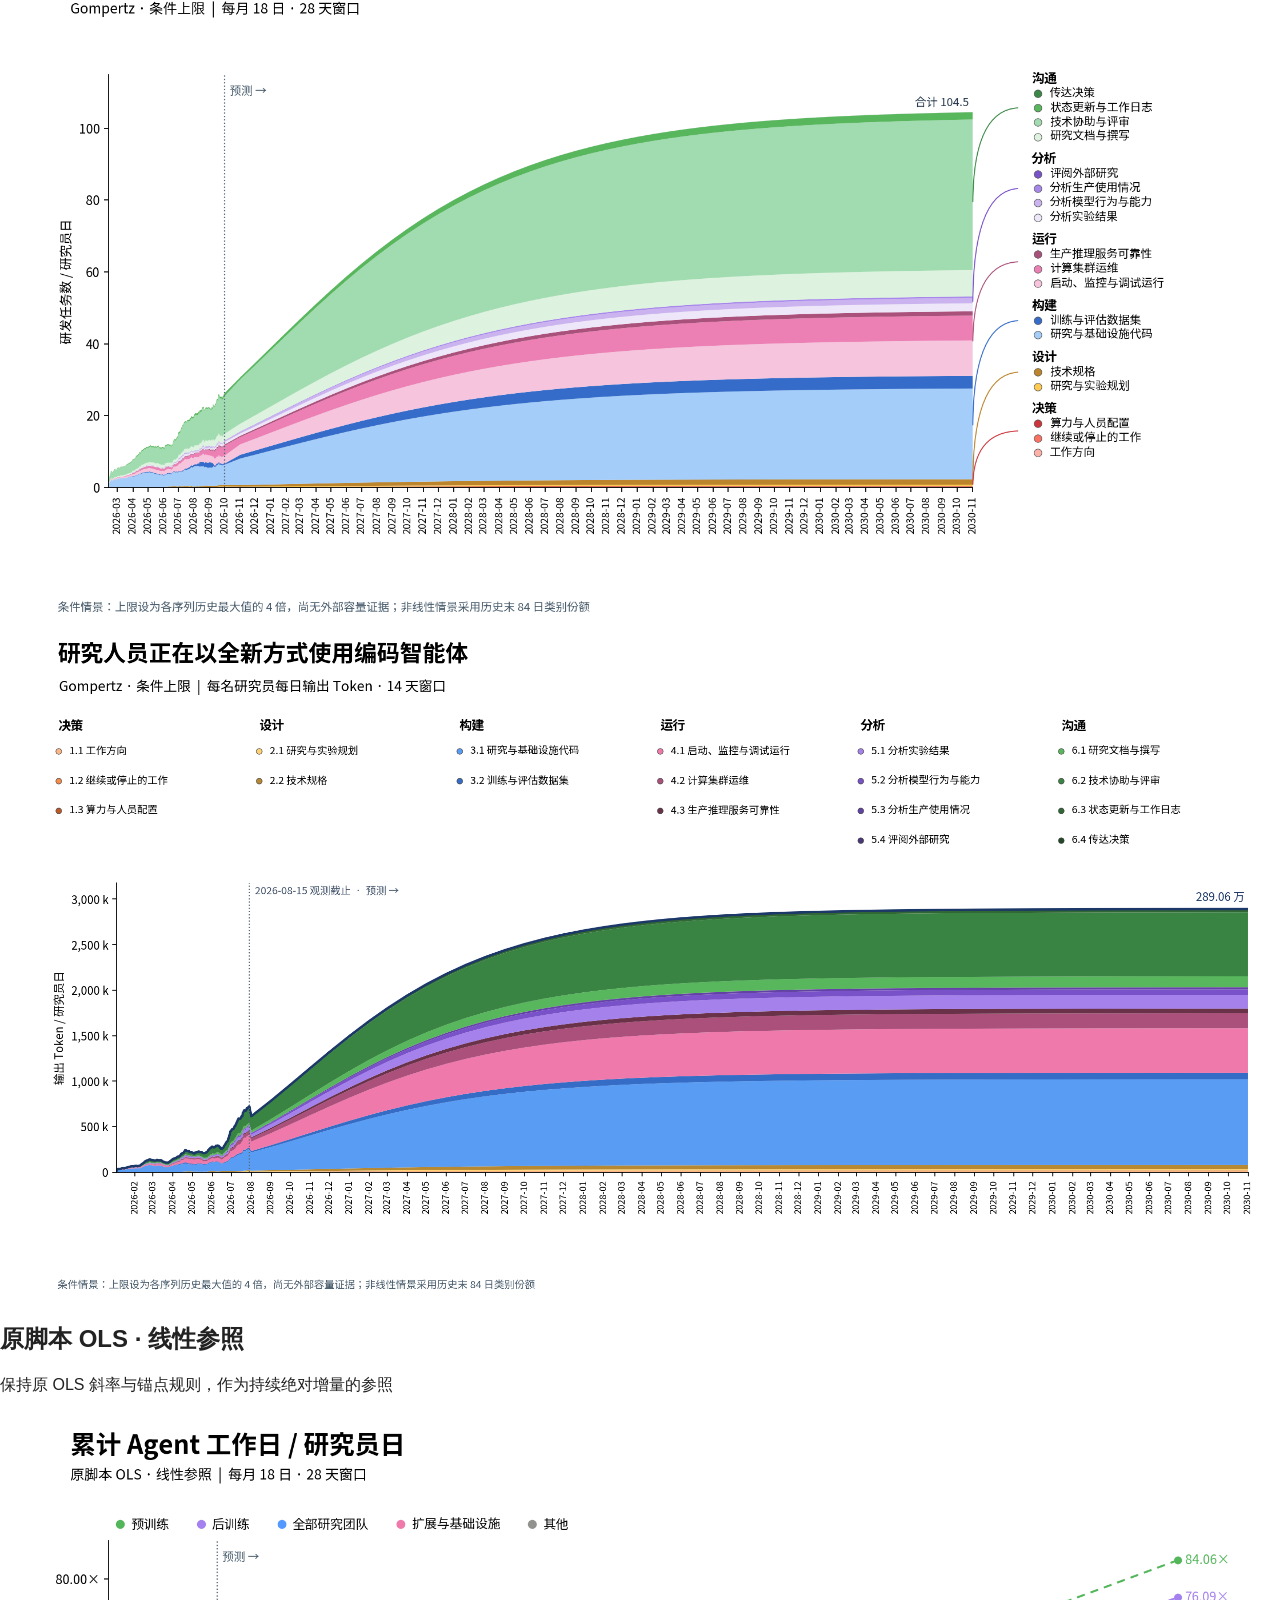
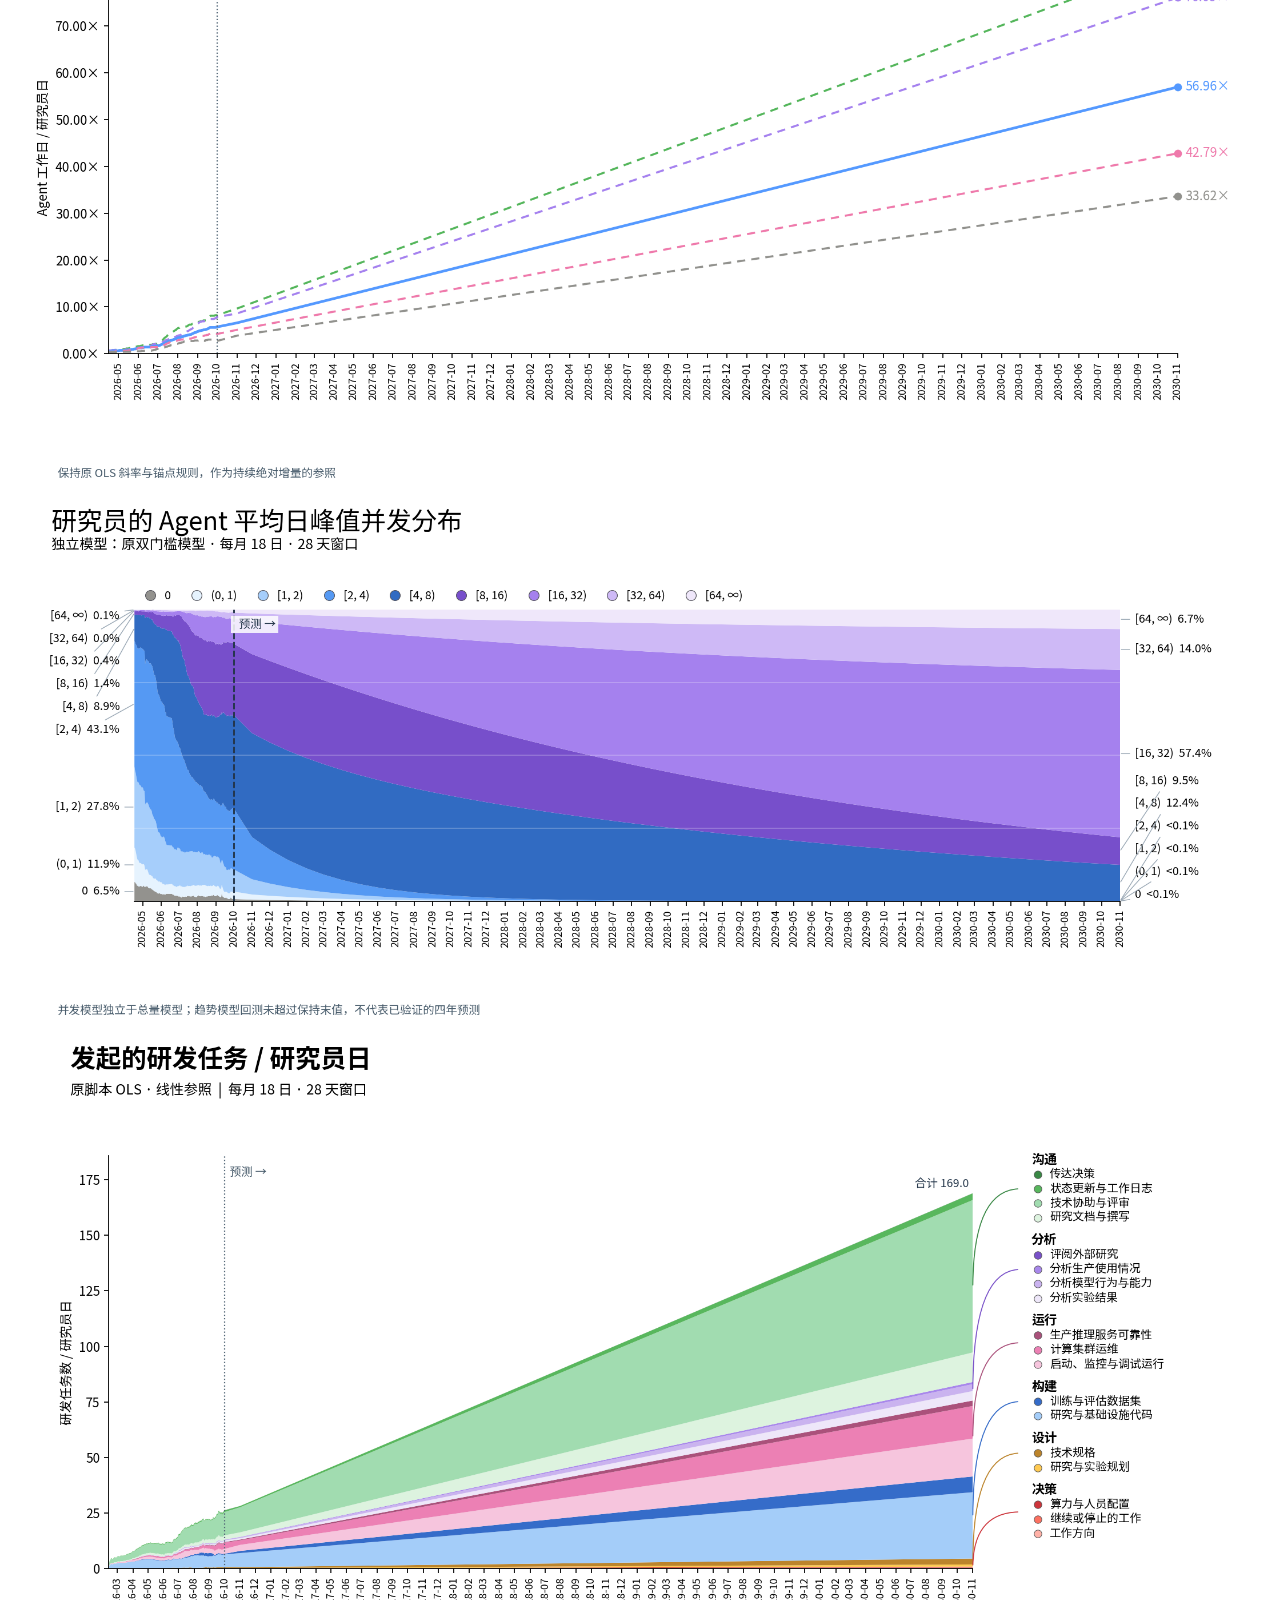
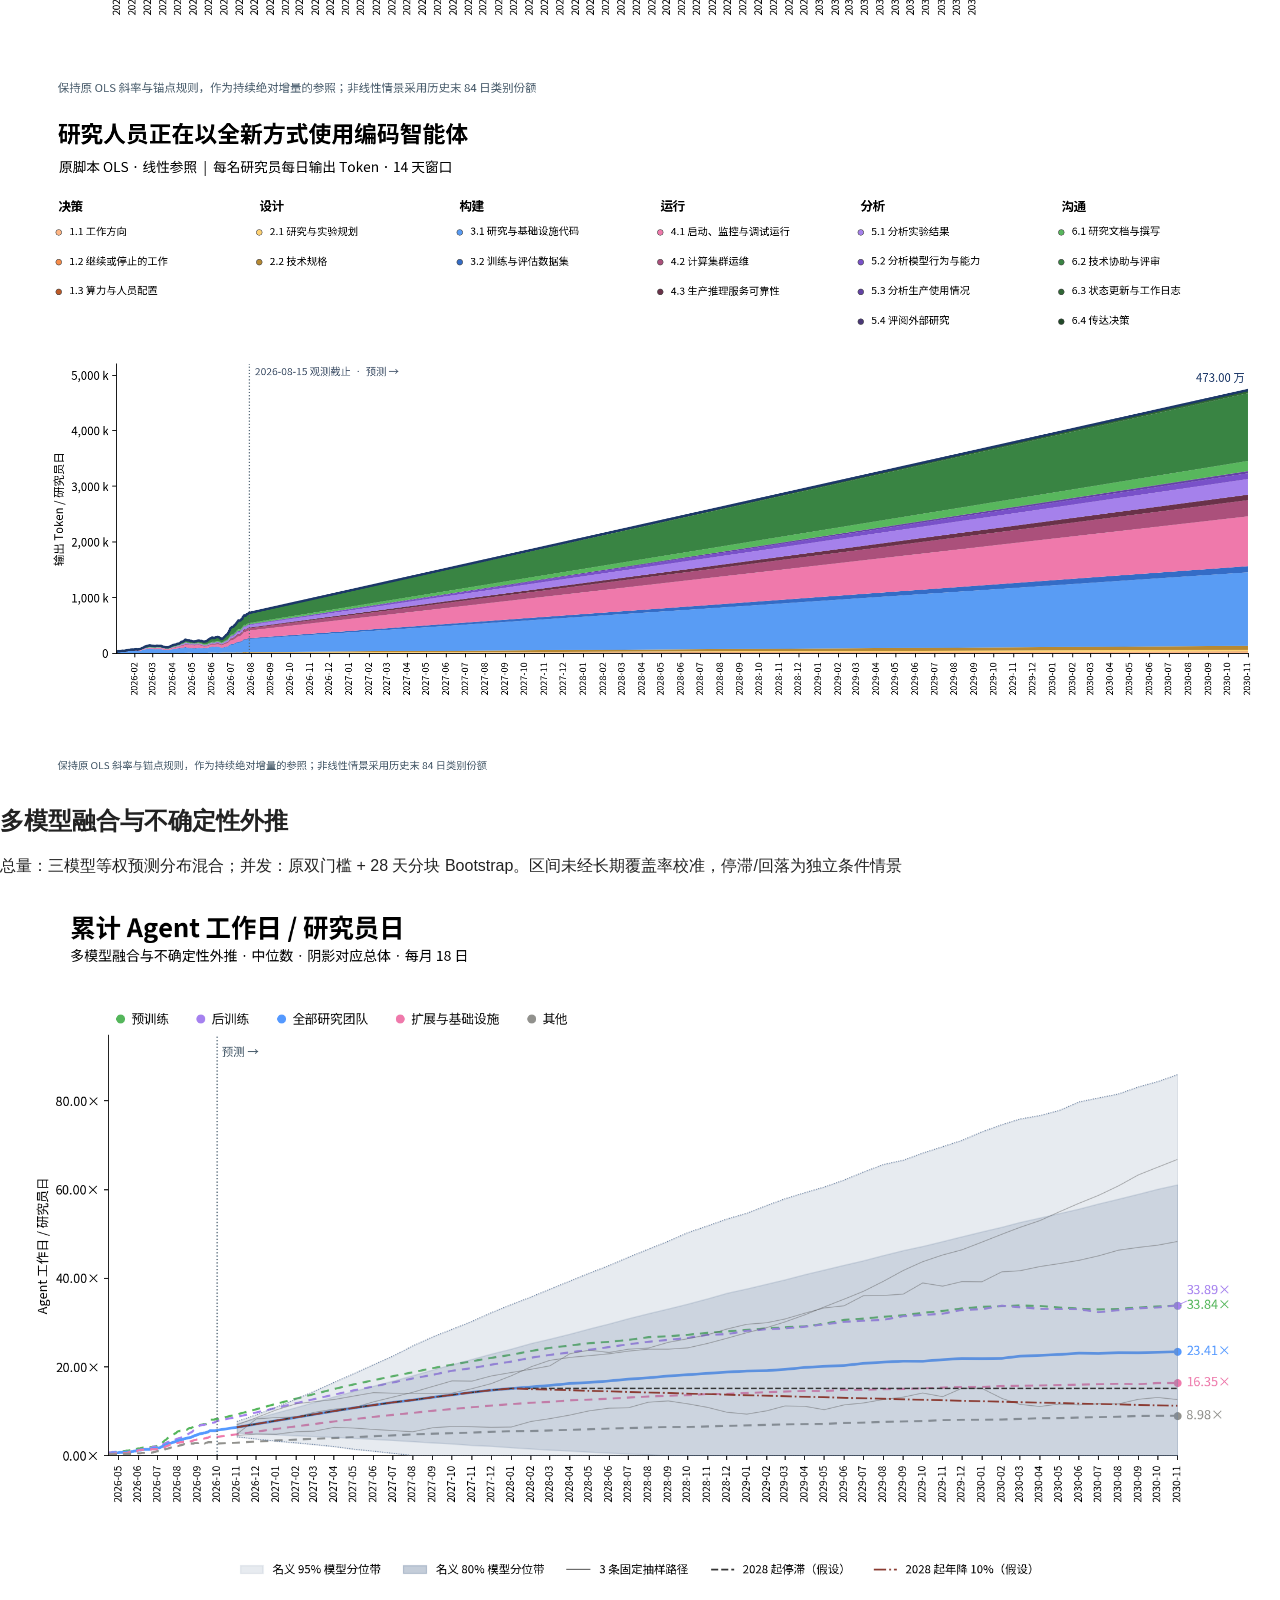
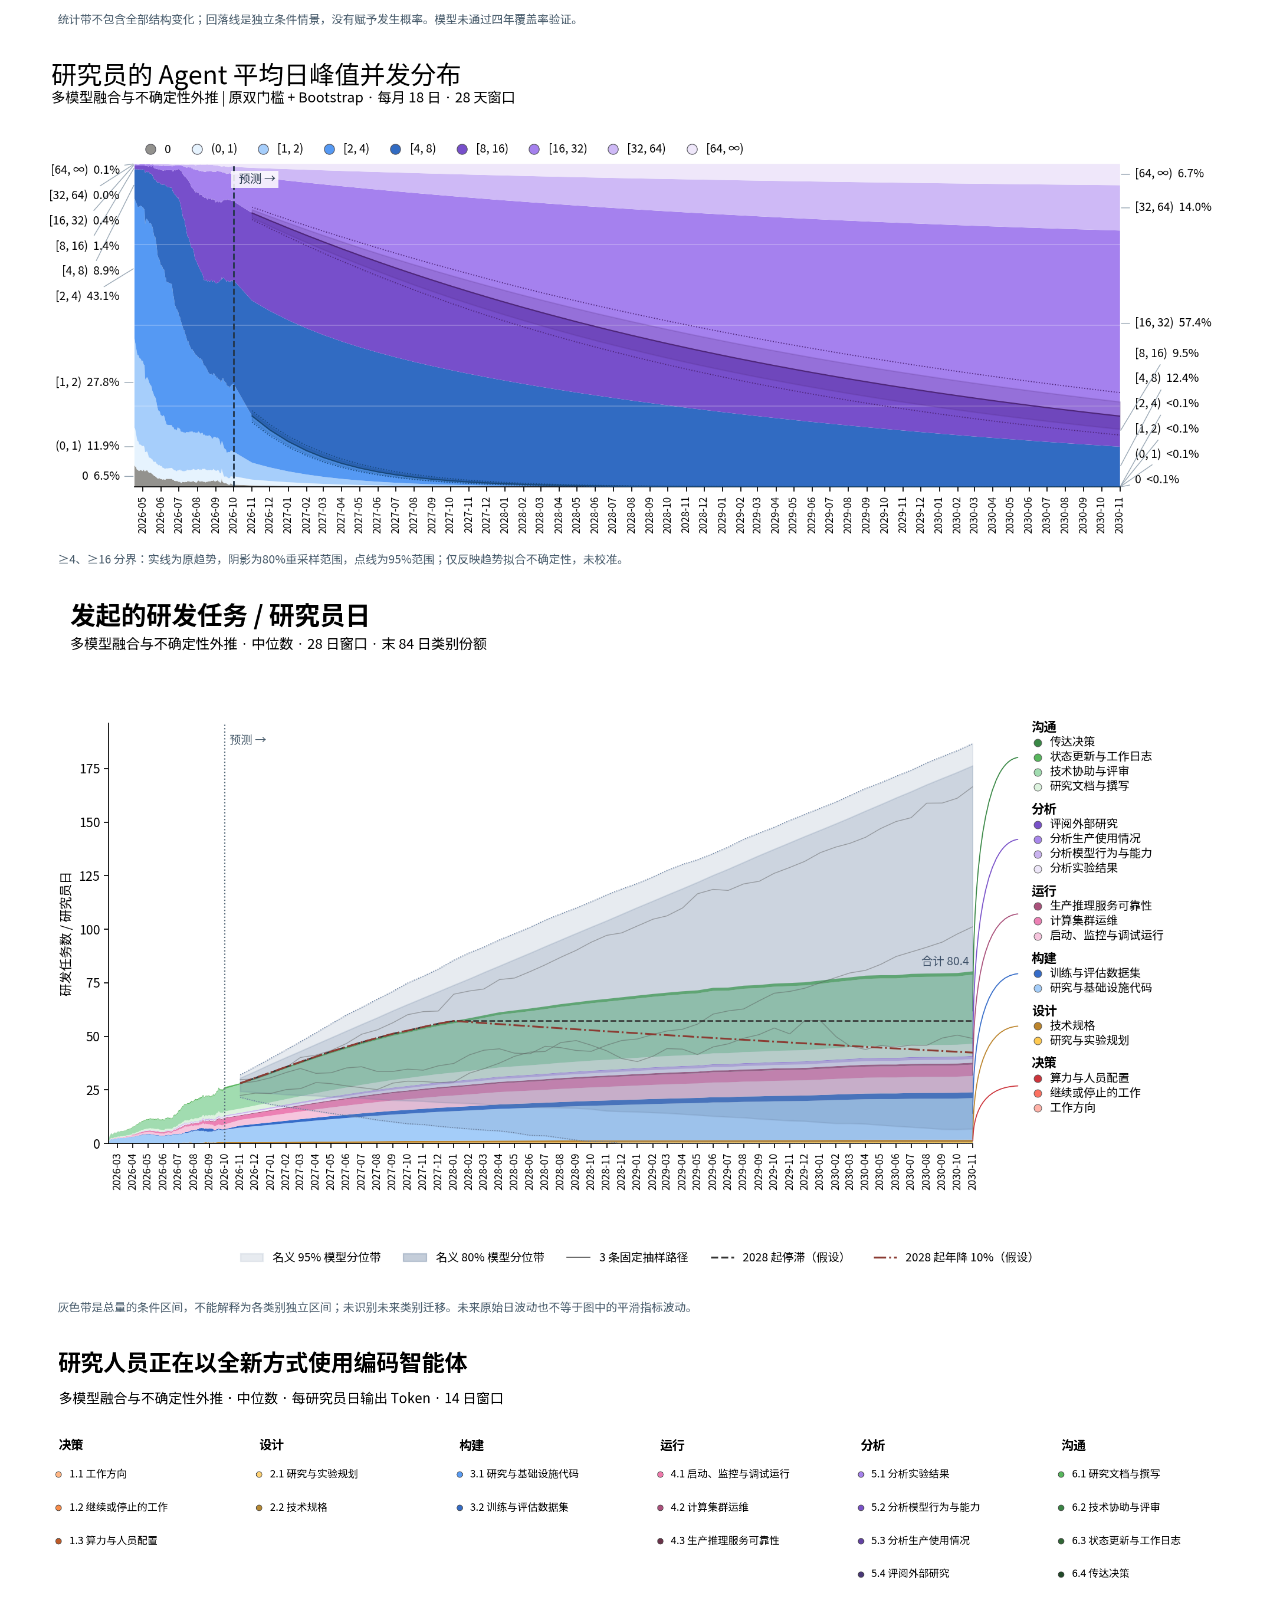
==== commit fc61b42c: "Add uncertainty-aware ensemble forecast preset and four-chart results" ====
--- a/analysis/agentic_30t_forecast/workload/trend_models/results/original_style/index.html
+++ b/analysis/agentic_30t_forecast/workload/trend_models/results/original_style/index.html
@@ -1 +1 @@
-<!doctype html><meta charset="utf-8"><title>原风格 · 多模型外推</title><style>body{font-family:sans-serif;max-width:1400px;margin:24px auto;color:#222}img{width:100%}nav{position:sticky;top:0;background:white;padding:16px}section{scroll-margin-top:70px}</style><h1>同一绘图风格下比较增长假设</h1><p>原图值不变；每套图仅使用一个总量增长模型。并发采用独立模型。所有曲线延伸至 2030-11-18；非线性不等于更准确。</p><nav><a href="#damped_holt_hl365">阻尼 Holt · 半衰期 365 天</a> · <a href="#damped_holt">阻尼 Holt · 历史拟合</a> · <a href="#logistic_cap4x">Logistic · 条件上限</a> · <a href="#gompertz_cap4x">Gompertz · 条件上限</a> · <a href="#legacy_ols">原脚本 OLS · 线性参照</a></nav><section id="damped_holt_hl365"><h2>阻尼 Holt · 半衰期 365 天</h2><p>条件情景：趋势半衰期人为固定为 365 天，不代表历史已识别该参数</p><a href="damped_holt_hl365/monthly_workdays.pdf"><img src="damped_holt_hl365/monthly_workdays.png" alt="monthly_workdays"></a><a href="damped_holt_hl365/monthly_concurrency.pdf"><img src="damped_holt_hl365/monthly_concurrency.png" alt="monthly_concurrency"></a><a href="damped_holt_hl365/monthly_tasks.pdf"><img src="damped_holt_hl365/monthly_tasks.png" alt="monthly_tasks"></a><a href="damped_holt_hl365/monthly_output_tokens.pdf"><img src="damped_holt_hl365/monthly_output_tokens.png" alt="monthly_output_tokens"></a></section><section id="damped_holt"><h2>阻尼 Holt · 历史拟合</h2><p>阻尼由历史拟合；任务与输出触及 14 天下界，长期可能很快趋平</p><a href="damped_holt/monthly_workdays.pdf"><img src="damped_holt/monthly_workdays.png" alt="monthly_workdays"></a><a href="damped_holt/monthly_concurrency.pdf"><img src="damped_holt/monthly_concurrency.png" alt="monthly_concurrency"></a><a href="damped_holt/monthly_tasks.pdf"><img src="damped_holt/monthly_tasks.png" alt="monthly_tasks"></a><a href="damped_holt/monthly_output_tokens.pdf"><img src="damped_holt/monthly_output_tokens.png" alt="monthly_output_tokens"></a></section><section id="logistic_cap4x"><h2>Logistic · 条件上限</h2><p>条件情景：上限设为各序列历史最大值的 4 倍，尚无外部容量证据</p><a href="logistic_cap4x/monthly_workdays.pdf"><img src="logistic_cap4x/monthly_workdays.png" alt="monthly_workdays"></a><a href="logistic_cap4x/monthly_concurrency.pdf"><img src="logistic_cap4x/monthly_concurrency.png" alt="monthly_concurrency"></a><a href="logistic_cap4x/monthly_tasks.pdf"><img src="logistic_cap4x/monthly_tasks.png" alt="monthly_tasks"></a><a href="logistic_cap4x/monthly_output_tokens.pdf"><img src="logistic_cap4x/monthly_output_tokens.png" alt="monthly_output_tokens"></a></section><section id="gompertz_cap4x"><h2>Gompertz · 条件上限</h2><p>条件情景：上限设为各序列历史最大值的 4 倍，尚无外部容量证据</p><a href="gompertz_cap4x/monthly_workdays.pdf"><img src="gompertz_cap4x/monthly_workdays.png" alt="monthly_workdays"></a><a href="gompertz_cap4x/monthly_concurrency.pdf"><img src="gompertz_cap4x/monthly_concurrency.png" alt="monthly_concurrency"></a><a href="gompertz_cap4x/monthly_tasks.pdf"><img src="gompertz_cap4x/monthly_tasks.png" alt="monthly_tasks"></a><a href="gompertz_cap4x/monthly_output_tokens.pdf"><img src="gompertz_cap4x/monthly_output_tokens.png" alt="monthly_output_tokens"></a></section><section id="legacy_ols"><h2>原脚本 OLS · 线性参照</h2><p>保持原 OLS 斜率与锚点规则，作为持续绝对增量的参照</p><a href="legacy_ols/monthly_workdays.pdf"><img src="legacy_ols/monthly_workdays.png" alt="monthly_workdays"></a><a href="legacy_ols/monthly_concurrency.pdf"><img src="legacy_ols/monthly_concurrency.png" alt="monthly_concurrency"></a><a href="legacy_ols/monthly_tasks.pdf"><img src="legacy_ols/monthly_tasks.png" alt="monthly_tasks"></a><a href="legacy_ols/monthly_output_tokens.pdf"><img src="legacy_ols/monthly_output_tokens.png" alt="monthly_output_tokens"></a></section>+<!doctype html><meta charset="utf-8"><title>原风格 · 多模型外推</title><style>body{font-family:sans-serif;max-width:1400px;margin:24px auto;color:#222}img{width:100%}nav{position:sticky;top:0;background:white;padding:16px}section{scroll-margin-top:70px}</style><h1>同一绘图风格下比较增长假设</h1><p>原图值不变；每套图对应一个预测方案（单模型或多模型融合）。并发采用独立模型。所有曲线延伸至 2030-11-18；非线性不等于更准确。</p><nav><a href="#damped_holt_hl365">阻尼 Holt · 半衰期 365 天</a> · <a href="#damped_holt">阻尼 Holt · 历史拟合</a> · <a href="#logistic_cap4x">Logistic · 条件上限</a> · <a href="#gompertz_cap4x">Gompertz · 条件上限</a> · <a href="#legacy_ols">原脚本 OLS · 线性参照</a> · <a href="#ensemble_uncertainty">多模型融合与不确定性外推</a></nav><section id="damped_holt_hl365"><h2>阻尼 Holt · 半衰期 365 天</h2><p>条件情景：趋势半衰期人为固定为 365 天，不代表历史已识别该参数</p><a href="damped_holt_hl365/monthly_workdays.pdf"><img src="damped_holt_hl365/monthly_workdays.png" alt="monthly_workdays"></a><a href="damped_holt_hl365/monthly_concurrency.pdf"><img src="damped_holt_hl365/monthly_concurrency.png" alt="monthly_concurrency"></a><a href="damped_holt_hl365/monthly_tasks.pdf"><img src="damped_holt_hl365/monthly_tasks.png" alt="monthly_tasks"></a><a href="damped_holt_hl365/monthly_output_tokens.pdf"><img src="damped_holt_hl365/monthly_output_tokens.png" alt="monthly_output_tokens"></a></section><section id="damped_holt"><h2>阻尼 Holt · 历史拟合</h2><p>阻尼由历史拟合；任务与输出触及 14 天下界，长期可能很快趋平</p><a href="damped_holt/monthly_workdays.pdf"><img src="damped_holt/monthly_workdays.png" alt="monthly_workdays"></a><a href="damped_holt/monthly_concurrency.pdf"><img src="damped_holt/monthly_concurrency.png" alt="monthly_concurrency"></a><a href="damped_holt/monthly_tasks.pdf"><img src="damped_holt/monthly_tasks.png" alt="monthly_tasks"></a><a href="damped_holt/monthly_output_tokens.pdf"><img src="damped_holt/monthly_output_tokens.png" alt="monthly_output_tokens"></a></section><section id="logistic_cap4x"><h2>Logistic · 条件上限</h2><p>条件情景：上限设为各序列历史最大值的 4 倍，尚无外部容量证据</p><a href="logistic_cap4x/monthly_workdays.pdf"><img src="logistic_cap4x/monthly_workdays.png" alt="monthly_workdays"></a><a href="logistic_cap4x/monthly_concurrency.pdf"><img src="logistic_cap4x/monthly_concurrency.png" alt="monthly_concurrency"></a><a href="logistic_cap4x/monthly_tasks.pdf"><img src="logistic_cap4x/monthly_tasks.png" alt="monthly_tasks"></a><a href="logistic_cap4x/monthly_output_tokens.pdf"><img src="logistic_cap4x/monthly_output_tokens.png" alt="monthly_output_tokens"></a></section><section id="gompertz_cap4x"><h2>Gompertz · 条件上限</h2><p>条件情景：上限设为各序列历史最大值的 4 倍，尚无外部容量证据</p><a href="gompertz_cap4x/monthly_workdays.pdf"><img src="gompertz_cap4x/monthly_workdays.png" alt="monthly_workdays"></a><a href="gompertz_cap4x/monthly_concurrency.pdf"><img src="gompertz_cap4x/monthly_concurrency.png" alt="monthly_concurrency"></a><a href="gompertz_cap4x/monthly_tasks.pdf"><img src="gompertz_cap4x/monthly_tasks.png" alt="monthly_tasks"></a><a href="gompertz_cap4x/monthly_output_tokens.pdf"><img src="gompertz_cap4x/monthly_output_tokens.png" alt="monthly_output_tokens"></a></section><section id="legacy_ols"><h2>原脚本 OLS · 线性参照</h2><p>保持原 OLS 斜率与锚点规则，作为持续绝对增量的参照</p><a href="legacy_ols/monthly_workdays.pdf"><img src="legacy_ols/monthly_workdays.png" alt="monthly_workdays"></a><a href="legacy_ols/monthly_concurrency.pdf"><img src="legacy_ols/monthly_concurrency.png" alt="monthly_concurrency"></a><a href="legacy_ols/monthly_tasks.pdf"><img src="legacy_ols/monthly_tasks.png" alt="monthly_tasks"></a><a href="legacy_ols/monthly_output_tokens.pdf"><img src="legacy_ols/monthly_output_tokens.png" alt="monthly_output_tokens"></a></section><section id="ensemble_uncertainty"><h2>多模型融合与不确定性外推</h2><p>总量：三模型等权预测分布混合；并发：原双门槛 + 28 天分块 Bootstrap。区间未经长期覆盖率校准，停滞/回落为独立条件情景</p><a href="ensemble_uncertainty/monthly_workdays.pdf"><img src="ensemble_uncertainty/monthly_workdays.png" alt="monthly_workdays"></a><a href="ensemble_uncertainty/monthly_concurrency.pdf"><img src="ensemble_uncertainty/monthly_concurrency.png" alt="monthly_concurrency"></a><a href="ensemble_uncertainty/monthly_tasks.pdf"><img src="ensemble_uncertainty/monthly_tasks.png" alt="monthly_tasks"></a><a href="ensemble_uncertainty/monthly_output_tokens.pdf"><img src="ensemble_uncertainty/monthly_output_tokens.png" alt="monthly_output_tokens"></a></section>
